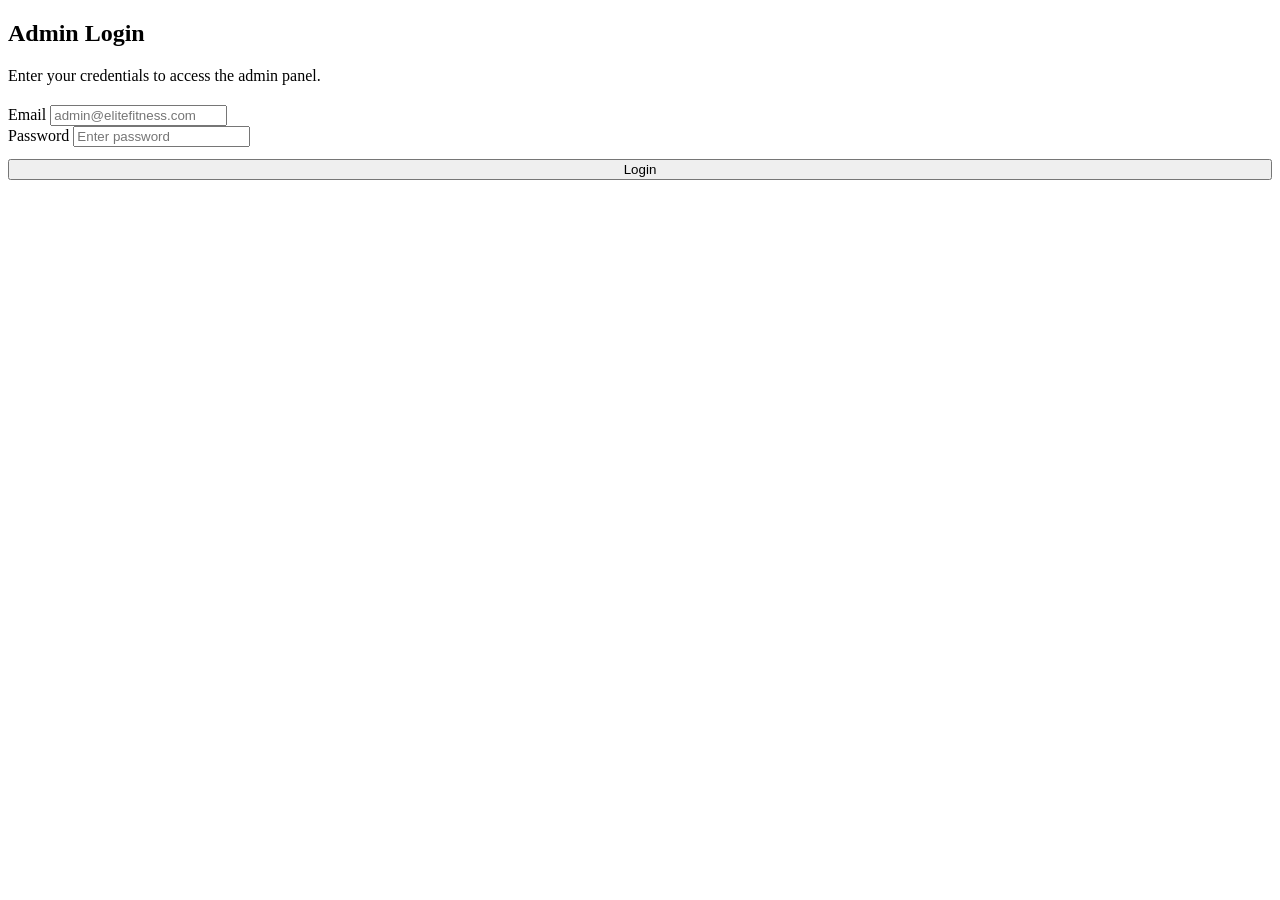
==== admin.html @ 6c2a997b "version 3" ====
<!DOCTYPE html>
<html lang="en" data-theme="dark">
<head>
    <meta charset="UTF-8" />
    <meta name="viewport" content="width=device-width, initial-scale=1.0" />
    <title>Elite Fitness – Admin Panel</title>
    <link rel="preconnect" href="https://fonts.googleapis.com" />
    <link rel="preconnect" href="https://fonts.gstatic.com" crossorigin />
    <link href="https://fonts.googleapis.com/css2?family=Inter:opsz,wght@14..32,400;14..32,500;14..32,600;14..32,700;14..32,800&display=swap" rel="stylesheet" />
    <link rel="stylesheet" href="https://cdnjs.cloudflare.com/ajax/libs/font-awesome/6.0.0-beta3/css/all.min.css" />
    <link rel="stylesheet" href="css/admin.css" />
</head>
<body>

    <!-- ============================================================
    ADMIN LOGIN
    ============================================================ -->
    <section id="adminLoginForm" style="display:none;">
        <div class="login-container">
            <div class="login-box">
                <h2>Admin Login</h2>
                <p style="color:var(--text-muted);margin-bottom:20px;">Enter your credentials to access the admin panel.</p>
                <form id="adminLoginFormElement">
                    <div class="form-group">
                        <label>Email</label>
                        <input type="email" id="adminEmail" placeholder="admin@elitefitness.com" required />
                    </div>
                    <div class="form-group">
                        <label>Password</label>
                        <input type="password" id="adminPassword" placeholder="Enter password" required />
                    </div>
                    <div id="adminLoginError" style="color:#ff4757;margin-bottom:12px;font-size:0.9rem;"></div>
                    <button type="submit" class="btn-primary" style="width:100%;justify-content:center;">Login</button>
                </form>
            </div>
        </div>
    </section>

    <!-- ============================================================
    ADMIN DASHBOARD
    ============================================================ -->
    <section id="adminDashboard" style="display:none;">
        <nav class="navbar">
            <div class="container">
                <a href="index.html" class="nav-logo">ELITE<span>FITNESS</span></a>
                <ul class="nav-links">
                    <li><a href="index.html"><i class="fas fa-arrow-left"></i> Back to Home</a></li>
                    <li><a href="#" id="adminLogoutBtn"><i class="fas fa-sign-out-alt"></i> Logout</a></li>
                </ul>
            </div>
        </nav>

        <div class="admin-dashboard">
            <div class="container">

                <h1 style="margin-bottom:8px;">Admin Dashboard</h1>
                <p style="color:var(--text-muted);margin-bottom:32px;">Manage members, subscriptions, and track renewals.</p>

                <!-- Stats -->
                <div class="stats-grid">
                    <div class="stat-card"><div class="stat-number" id="totalMembers">0</div><div class="stat-label">Total Members</div></div>
                    <div class="stat-card"><div class="stat-number" id="activeMemberships">0</div><div class="stat-label">Active Subscriptions</div></div>
                    <div class="stat-card"><div class="stat-number" id="expiringMemberships">0</div><div class="stat-label">Expiring in 7 Days</div></div>
                    <div class="stat-card"><div class="stat-number" id="expiredMemberships">0</div><div class="stat-label">Expired</div></div>
                </div>

                <!-- All Members -->
                <div class="admin-card">
                    <h3><i class="fas fa-users"></i> All Members</h3>
                    <div class="table-responsive">
                        <table>
                            <thead><tr><th>Name</th><th>Email</th><th>Phone</th><th>Plan</th><th>Expiry</th><th>Status</th></tr></thead>
                            <tbody id="membersTableBody"></tbody>
                        </table>
                    </div>
                </div>

                <!-- Expiring Soon -->
                <div class="admin-card" style="border-color:var(--accent);">
                    <h3><i class="fas fa-clock" style="color:var(--accent);"></i> Expiring in 7 Days</h3>
                    <div class="table-responsive">
                        <table>
                            <thead><tr><th>Member</th><th>Plan</th><th>Expiry Date</th><th>Action</th></tr></thead>
                            <tbody id="expiringTableBody"></tbody>
                        </table>
                    </div>
                </div>

                <!-- Expired -->
                <div class="admin-card">
                    <h3><i class="fas fa-times-circle" style="color:#ff4757;"></i> Expired Memberships</h3>
                    <div class="table-responsive">
                        <table>
                            <thead><tr><th>Member</th><th>Plan</th><th>Expiry Date</th></tr></thead>
                            <tbody id="expiredTableBody"></tbody>
                        </table>
                    </div>
                </div>

            </div>
        </div>
    </section>

    <script src="js/data-layer.js"></script>
    <script src="js/admin.js"></script>
</body>
</html>
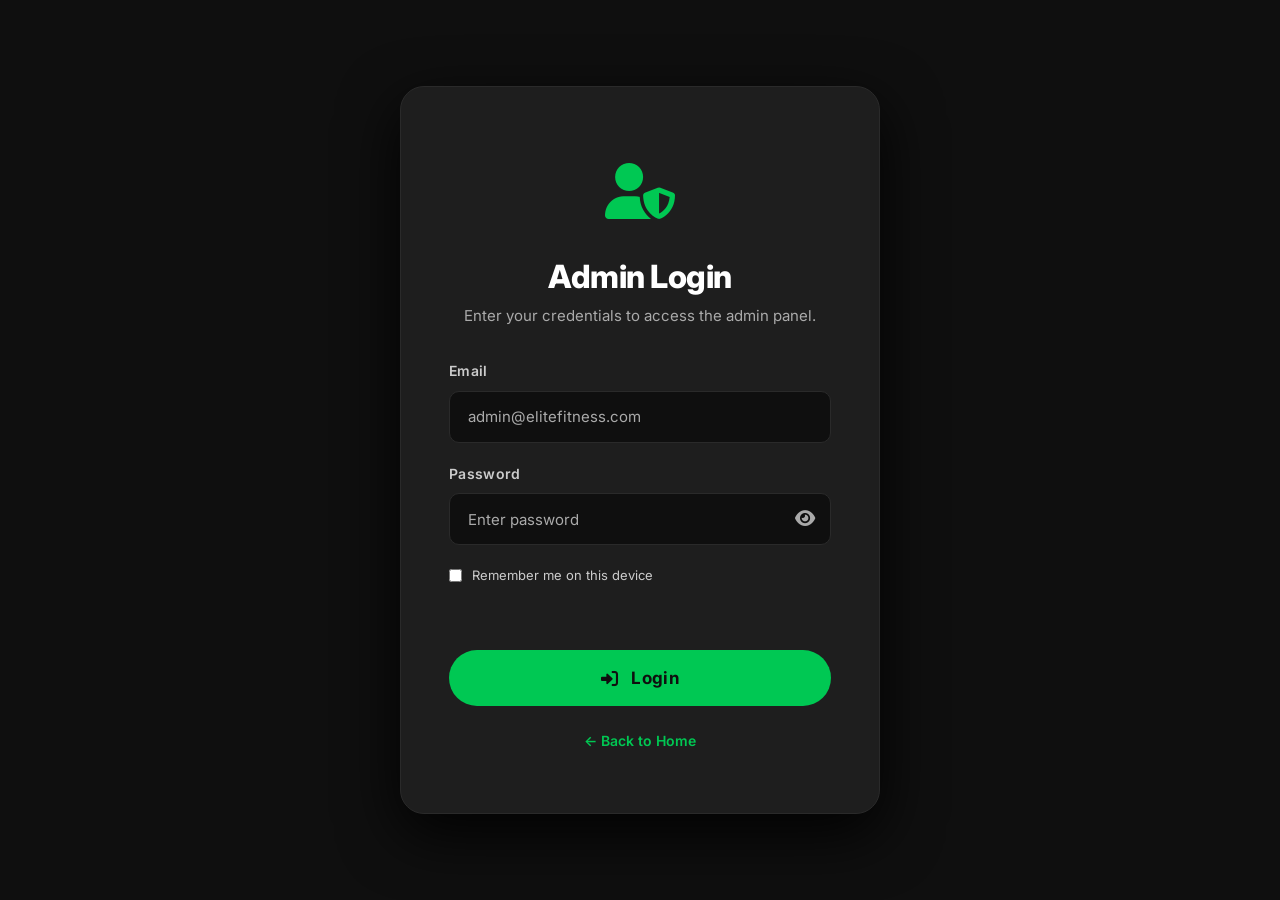
==== commit 652ffe15: "made some cosmetic changes" ====
--- a/admin.html
+++ b/admin.html
@@ -1,25 +1,43 @@
 <!DOCTYPE html>
-<html lang="en" data-theme="dark">
+<html lang="en">
 <head>
     <meta charset="UTF-8" />
     <meta name="viewport" content="width=device-width, initial-scale=1.0" />
     <title>Elite Fitness – Admin Panel</title>
+
+    <!-- Theme Script (must run before page loads) -->
+    <script>
+        (function() {
+            var savedTheme = localStorage.getItem('theme') || 'dark';
+            document.documentElement.setAttribute('data-theme', savedTheme);
+        })();
+    </script>
+
+    <!-- Google Fonts -->
     <link rel="preconnect" href="https://fonts.googleapis.com" />
     <link rel="preconnect" href="https://fonts.gstatic.com" crossorigin />
-    <link href="https://fonts.googleapis.com/css2?family=Inter:opsz,wght@14..32,400;14..32,500;14..32,600;14..32,700;14..32,800&display=swap" rel="stylesheet" />
+    <link href="https://fonts.googleapis.com/css2?family=Inter:opsz,wght@14..32,400;14..32,500;14..32,600;14..32,700;14..32,800;14..32,900&display=swap" rel="stylesheet" />
+
+    <!-- Font Awesome -->
     <link rel="stylesheet" href="https://cdnjs.cloudflare.com/ajax/libs/font-awesome/6.0.0-beta3/css/all.min.css" />
+
+    <!-- MAIN STYLES -->
+    <link rel="stylesheet" href="css/style.css" />
+
+    <!-- ADMIN STYLES -->
     <link rel="stylesheet" href="css/admin.css" />
 </head>
 <body>
 
     <!-- ============================================================
-    ADMIN LOGIN
-    ============================================================ -->
-    <section id="adminLoginForm" style="display:none;">
+    ADMIN LOGIN FORM
+    ============================================================ -->
+    <section id="adminLoginForm" style="display:flex;">
         <div class="login-container">
             <div class="login-box">
+                <span class="login-icon"><i class="fas fa-user-shield"></i></span>
                 <h2>Admin Login</h2>
-                <p style="color:var(--text-muted);margin-bottom:20px;">Enter your credentials to access the admin panel.</p>
+                <p class="login-subtitle">Enter your credentials to access the admin panel.</p>
                 <form id="adminLoginFormElement">
                     <div class="form-group">
                         <label>Email</label>
@@ -27,11 +45,23 @@
                     </div>
                     <div class="form-group">
                         <label>Password</label>
-                        <input type="password" id="adminPassword" placeholder="Enter password" required />
-                    </div>
-                    <div id="adminLoginError" style="color:#ff4757;margin-bottom:12px;font-size:0.9rem;"></div>
-                    <button type="submit" class="btn-primary" style="width:100%;justify-content:center;">Login</button>
+                        <div style="position:relative;">
+                            <input type="password" id="adminPassword" placeholder="Enter password" required style="width:100%;padding-right:50px;" />
+                            <button type="button" id="togglePassword" style="position:absolute;right:12px;top:50%;transform:translateY(-50%);background:transparent;border:none;color:var(--text-muted);cursor:pointer;font-size:18px;padding:4px;">
+                                <i class="fas fa-eye"></i>
+                            </button>
+                        </div>
+                    </div>
+                    <div style="display:flex;align-items:center;gap:10px;margin-bottom:16px;">
+                        <input type="checkbox" id="rememberMe" />
+                        <label for="rememberMe" style="color:var(--text-secondary);font-size:13px;cursor:pointer;">Remember me on this device</label>
+                    </div>
+                    <div id="adminLoginError" class="login-error"></div>
+                    <button type="submit" class="btn-primary"><i class="fas fa-sign-in-alt"></i> Login</button>
                 </form>
+                <div class="login-footer">
+                    <a href="index.html">← Back to Home</a>
+                </div>
             </div>
         </div>
     </section>
@@ -40,7 +70,7 @@
     ADMIN DASHBOARD
     ============================================================ -->
     <section id="adminDashboard" style="display:none;">
-        <nav class="navbar">
+        <nav class="navbar" id="navbar">
             <div class="container">
                 <a href="index.html" class="nav-logo">ELITE<span>FITNESS</span></a>
                 <ul class="nav-links">
@@ -53,15 +83,27 @@
         <div class="admin-dashboard">
             <div class="container">
 
-                <h1 style="margin-bottom:8px;">Admin Dashboard</h1>
-                <p style="color:var(--text-muted);margin-bottom:32px;">Manage members, subscriptions, and track renewals.</p>
+                <h1>👋 Welcome, <span id="adminName">Admin</span></h1>
+                <p class="subtitle">Manage members, subscriptions, and track renewals.</p>
 
                 <!-- Stats -->
                 <div class="stats-grid">
-                    <div class="stat-card"><div class="stat-number" id="totalMembers">0</div><div class="stat-label">Total Members</div></div>
-                    <div class="stat-card"><div class="stat-number" id="activeMemberships">0</div><div class="stat-label">Active Subscriptions</div></div>
-                    <div class="stat-card"><div class="stat-number" id="expiringMemberships">0</div><div class="stat-label">Expiring in 7 Days</div></div>
-                    <div class="stat-card"><div class="stat-number" id="expiredMemberships">0</div><div class="stat-label">Expired</div></div>
+                    <div class="stat-card">
+                        <div class="stat-number" id="totalMembers">0</div>
+                        <div class="stat-label">Total Members</div>
+                    </div>
+                    <div class="stat-card">
+                        <div class="stat-number" id="activeMemberships">0</div>
+                        <div class="stat-label">Active Subscriptions</div>
+                    </div>
+                    <div class="stat-card">
+                        <div class="stat-number" id="expiringMemberships">0</div>
+                        <div class="stat-label">Expiring in 7 Days</div>
+                    </div>
+                    <div class="stat-card">
+                        <div class="stat-number" id="expiredMemberships">0</div>
+                        <div class="stat-label">Expired</div>
+                    </div>
                 </div>
 
                 <!-- All Members -->
@@ -69,7 +111,18 @@
                     <h3><i class="fas fa-users"></i> All Members</h3>
                     <div class="table-responsive">
                         <table>
-                            <thead><tr><th>Name</th><th>Email</th><th>Phone</th><th>Plan</th><th>Expiry</th><th>Status</th></tr></thead>
+                            <thead>
+                                <tr>
+                                    <th>Name</th>
+                                    <th>Email</th>
+                                    <th>Phone</th>
+                                    <th>Plan</th>
+                                    <th>PT</th>
+                                    <th>Expiry</th>
+                                    <th>Days Left</th>
+                                    <th>Actions</th>
+                                </tr>
+                            </thead>
                             <tbody id="membersTableBody"></tbody>
                         </table>
                     </div>
@@ -80,7 +133,15 @@
                     <h3><i class="fas fa-clock" style="color:var(--accent);"></i> Expiring in 7 Days</h3>
                     <div class="table-responsive">
                         <table>
-                            <thead><tr><th>Member</th><th>Plan</th><th>Expiry Date</th><th>Action</th></tr></thead>
+                            <thead>
+                                <tr>
+                                    <th>Member</th>
+                                    <th>Plan</th>
+                                    <th>Expiry Date</th>
+                                    <th>Days Left</th>
+                                    <th>Action</th>
+                                </tr>
+                            </thead>
                             <tbody id="expiringTableBody"></tbody>
                         </table>
                     </div>
@@ -91,7 +152,14 @@
                     <h3><i class="fas fa-times-circle" style="color:#ff4757;"></i> Expired Memberships</h3>
                     <div class="table-responsive">
                         <table>
-                            <thead><tr><th>Member</th><th>Plan</th><th>Expiry Date</th></tr></thead>
+                            <thead>
+                                <tr>
+                                    <th>Member</th>
+                                    <th>Plan</th>
+                                    <th>Expiry Date</th>
+                                    <th>Action</th>
+                                </tr>
+                            </thead>
                             <tbody id="expiredTableBody"></tbody>
                         </table>
                     </div>
@@ -101,7 +169,56 @@
         </div>
     </section>
 
+    <!-- ============================================================
+    ASSIGN PLAN MODAL
+    ============================================================ -->
+    <div id="assignPlanModal" style="display:none;position:fixed;top:0;left:0;right:0;bottom:0;background:rgba(0,0,0,0.8);z-index:9999;align-items:center;justify-content:center;padding:20px;">
+        <div style="background:var(--bg-card);border-radius:var(--radius-lg);padding:40px;max-width:520px;width:100%;border:1px solid var(--border-light);box-shadow:var(--shadow-lg);position:relative;max-height:90vh;overflow-y:auto;">
+            <button onclick="closeAssignPlanModal()" style="position:absolute;top:16px;right:20px;background:transparent;border:none;color:var(--text-muted);font-size:28px;cursor:pointer;line-height:1;">&times;</button>
+            
+            <h2 style="font-size:26px;font-weight:800;margin-bottom:4px;color:var(--text-primary);">Assign Plan</h2>
+            <p style="color:var(--text-muted);margin-bottom:24px;font-size:14px;" id="assignPlanMemberName">For: <strong>Member Name</strong></p>
+
+            <form id="assignPlanForm">
+                <input type="hidden" id="assignPlanMemberId" />
+
+                <div style="margin-bottom:20px;">
+                    <label style="display:block;font-size:14px;font-weight:600;color:var(--text-secondary);margin-bottom:6px;">Select Plan Type</label>
+                    <select id="assignPlanType" style="width:100%;padding:12px 16px;border-radius:8px;border:1px solid var(--border-light);background:var(--bg-body);color:var(--text-primary);font-size:15px;font-family:var(--font);cursor:pointer;">
+                        <option value="gym">Premium (Gym Only) – ₹4,000 / 3 months</option>
+                        <option value="gym_pt">Premium + PT – ₹10,000 / 3 months</option>
+                    </select>
+                </div>
+
+                <div style="margin-bottom:20px;">
+                    <label style="display:block;font-size:14px;font-weight:600;color:var(--text-secondary);margin-bottom:6px;">Duration</label>
+                    <select id="assignPlanDuration" style="width:100%;padding:12px 16px;border-radius:8px;border:1px solid var(--border-light);background:var(--bg-body);color:var(--text-primary);font-size:15px;font-family:var(--font);cursor:pointer;">
+                        <option value="1">1 Month – ₹1,500</option>
+                        <option value="3" selected>3 Months – ₹4,000</option>
+                        <option value="6">6 Months – ₹7,500</option>
+                    </select>
+                </div>
+
+                <div style="margin-bottom:24px;">
+                    <label style="display:flex;align-items:center;gap:12px;cursor:pointer;">
+                        <input type="checkbox" id="assignPlanStudentDiscount" style="width:20px;height:20px;accent-color:var(--accent);cursor:pointer;" />
+                        <span style="color:var(--text-secondary);font-size:14px;">Apply Student Discount <span style="color:var(--accent);font-weight:600;">(₹200 off)</span></span>
+                    </label>
+                </div>
+
+                <div style="display:flex;gap:12px;">
+                    <button type="submit" class="btn-primary" style="flex:1;justify-content:center;padding:14px;">Assign Plan</button>
+                    <button type="button" onclick="closeAssignPlanModal()" class="btn-outline" style="flex:1;justify-content:center;padding:14px;">Cancel</button>
+                </div>
+            </form>
+        </div>
+    </div>
+
+    <!-- ============================================================
+    SCRIPTS
+    ============================================================ -->
     <script src="js/data-layer.js"></script>
     <script src="js/admin.js"></script>
+
 </body>
 </html>
--- a/css/style.css
+++ b/css/style.css
@@ -0,0 +1,1288 @@
+/* ============================================================
+   ELITE FITNESS – GOLDEN RATIO STYLES
+   Based on 1.618:1 ratio & Fibonacci sequence
+   ============================================================ */
+
+/* ============================================================
+   ROOT VARIABLES & THEMES
+   ============================================================ */
+:root {
+    /* Dark Theme (default) */
+    --bg-body: #0F0F0F;
+    --bg-nav: rgba(15, 15, 15, 0.92);
+    --bg-section: #121212;
+    --bg-card: #1E1E1E;
+    --bg-cta: #1E1E1E;
+
+    --text-primary: #FFFFFF;
+    --text-secondary: #CCCCCC;
+    --text-muted: #AAAAAA;
+    --text-dark: #0F0F0F;
+
+    --border-light: #2A2A2A;
+    --border-card: #2A2A2A;
+
+    --accent: #00C853;
+    --accent-hover: #00E676;
+    --accent-dim: rgba(0, 200, 83, 0.15);
+
+    --shadow-sm: 0 1px 3px rgba(0, 0, 0, 0.6);
+    --shadow-md: 0 10px 40px rgba(0, 0, 0, 0.8);
+    --shadow-lg: 0 20px 60px rgba(0, 0, 0, 0.9);
+
+    --radius: 12px;
+    --radius-lg: 24px;
+
+    --transition: 0.3s cubic-bezier(0.4, 0, 0.2, 1);
+    --font: 'Inter', -apple-system, BlinkMacSystemFont, 'Segoe UI', Roboto, sans-serif;
+
+    /* Golden Ratio Spacing (Fibonacci: 8, 13, 21, 34, 55, 89) */
+    --space-xs: 8px;
+    --space-sm: 13px;
+    --space-md: 21px;
+    --space-lg: 34px;
+    --space-xl: 55px;
+    --space-xxl: 89px;
+}
+
+[data-theme="light"] {
+    --bg-body: #FFFFFF;
+    --bg-nav: rgba(255, 255, 255, 0.92);
+    --bg-section: #F5F7FA;
+    --bg-card: #FFFFFF;
+    --bg-cta: #F5F7FA;
+
+    --text-primary: #0F0F0F;
+    --text-secondary: #333333;
+    --text-muted: #666666;
+    --text-dark: #0F0F0F;
+
+    --border-light: #E0E0E0;
+    --border-card: #E0E0E0;
+
+    --shadow-sm: 0 1px 3px rgba(0, 0, 0, 0.06);
+    --shadow-md: 0 10px 40px rgba(0, 0, 0, 0.08);
+    --shadow-lg: 0 20px 60px rgba(0, 0, 0, 0.12);
+}
+
+/* ============================================================
+   RESET & BASE
+   ============================================================ */
+*,
+*::before,
+*::after {
+    margin: 0;
+    padding: 0;
+    box-sizing: border-box;
+}
+
+html {
+    scroll-behavior: smooth;
+    -webkit-font-smoothing: antialiased;
+}
+
+body {
+    font-family: var(--font);
+    background: var(--bg-body);
+    color: var(--text-primary);
+    line-height: 1.618; /* Golden Ratio line-height */
+    transition: background 0.3s ease, color 0.3s ease;
+}
+
+img {
+    max-width: 100%;
+    display: block;
+}
+
+a {
+    text-decoration: none;
+    color: inherit;
+}
+
+.container {
+    max-width: 1200px;
+    margin: 0 auto;
+    padding: 0 var(--space-lg);
+}
+
+/* ============================================================
+   TYPOGRAPHY – Golden Ratio Font Scale
+   ============================================================ */
+h1, .h1 {
+    font-size: clamp(44px, 6vw, 72px);
+    font-weight: 900;
+    line-height: 1.1;
+    letter-spacing: -1.5px;
+}
+
+h2, .h2 {
+    font-size: clamp(32px, 4vw, 44px);
+    font-weight: 800;
+    line-height: 1.2;
+    letter-spacing: -1px;
+}
+
+h3, .h3 {
+    font-size: clamp(22px, 2.5vw, 27px);
+    font-weight: 700;
+    line-height: 1.3;
+}
+
+h4, .h4 {
+    font-size: clamp(18px, 1.8vw, 20px);
+    font-weight: 600;
+    line-height: 1.4;
+}
+
+p, .body-text {
+    font-size: clamp(16px, 1.2vw, 18px);
+    line-height: 1.618;
+}
+
+small, .small-text {
+    font-size: 14px;
+    line-height: 1.618;
+}
+
+/* ============================================================
+   BUTTONS – Golden Ratio Padding
+   ============================================================ */
+.btn-primary {
+    display: inline-flex;
+    align-items: center;
+    gap: var(--space-sm);
+    background: var(--accent);
+    color: #0F0F0F;
+    padding: var(--space-sm) var(--space-lg);
+    border-radius: 40px;
+    font-weight: 700;
+    font-size: 16px;
+    border: none;
+    cursor: pointer;
+    transition: all 0.25s ease;
+    font-family: var(--font);
+    letter-spacing: 0.3px;
+    min-height: 52px;
+}
+
+.btn-primary:hover {
+    transform: translateY(-2px);
+    box-shadow: 0 12px 30px rgba(0, 200, 83, 0.35);
+    background: var(--accent-hover);
+}
+
+.btn-outline {
+    display: inline-flex;
+    align-items: center;
+    gap: var(--space-sm);
+    background: transparent;
+    color: var(--text-primary);
+    padding: var(--space-sm) var(--space-lg);
+    border-radius: 40px;
+    font-weight: 600;
+    font-size: 16px;
+    border: 2px solid var(--border-light);
+    cursor: pointer;
+    transition: all 0.25s ease;
+    font-family: var(--font);
+    min-height: 52px;
+}
+
+.btn-outline:hover {
+    border-color: var(--accent);
+    color: var(--accent);
+    transform: translateY(-2px);
+}
+
+/* ============================================================
+   THEME TOGGLE
+   ============================================================ */
+.theme-toggle-wrapper {
+    position: fixed;
+    top: var(--space-md);
+    right: var(--space-lg);
+    z-index: 9999;
+    display: flex;
+    align-items: center;
+    gap: var(--space-sm);
+}
+
+.theme-toggle {
+    background: var(--bg-card);
+    border: 1px solid var(--border-light);
+    border-radius: 40px;
+    padding: var(--space-xs) var(--space-md);
+    display: flex;
+    align-items: center;
+    gap: var(--space-sm);
+    cursor: pointer;
+    font-size: 14px;
+    font-weight: 600;
+    color: var(--text-primary);
+    box-shadow: var(--shadow-sm);
+    transition: background 0.3s ease, border-color 0.3s ease, box-shadow 0.3s ease;
+    font-family: var(--font);
+}
+
+.theme-toggle:hover {
+    box-shadow: var(--shadow-md);
+    border-color: var(--accent);
+}
+
+.theme-toggle .icon-sun {
+    color: #FFB300;
+}
+
+.theme-toggle .icon-moon {
+    color: #94a3b8;
+}
+
+[data-theme="dark"] .theme-toggle .icon-sun { display: inline; }
+[data-theme="dark"] .theme-toggle .icon-moon { display: none; }
+[data-theme="light"] .theme-toggle .icon-sun { display: none; }
+[data-theme="light"] .theme-toggle .icon-moon { display: inline; }
+
+.theme-toggle .toggle-label {
+    font-size: 13px;
+    font-weight: 500;
+    color: var(--text-secondary);
+    letter-spacing: 0.3px;
+}
+
+/* ============================================================
+   NAVBAR
+   ============================================================ */
+.navbar {
+    position: fixed;
+    top: 0;
+    left: 0;
+    right: 0;
+    z-index: 1000;
+    padding: var(--space-md) 0;
+    background: var(--bg-nav);
+    backdrop-filter: blur(16px);
+    -webkit-backdrop-filter: blur(16px);
+    border-bottom: 1px solid var(--border-light);
+    transition: background 0.3s ease, border-color 0.3s ease;
+}
+
+.navbar .container {
+    display: flex;
+    align-items: center;
+    justify-content: space-between;
+}
+
+.nav-logo {
+    font-size: 22px;
+    font-weight: 800;
+    letter-spacing: -0.5px;
+    color: var(--text-primary);
+}
+
+.nav-logo span {
+    color: var(--accent);
+}
+
+.nav-links {
+    display: flex;
+    align-items: center;
+    gap: var(--space-lg);
+    list-style: none;
+}
+
+.nav-links a {
+    font-size: 14px;
+    font-weight: 500;
+    color: var(--text-secondary);
+    transition: color 0.2s ease;
+    position: relative;
+}
+
+.nav-links a::after {
+    content: '';
+    position: absolute;
+    bottom: -4px;
+    left: 0;
+    width: 0;
+    height: 2px;
+    background: var(--accent);
+    transition: width 0.25s ease;
+}
+
+.nav-links a:hover {
+    color: var(--text-primary);
+}
+
+.nav-links a:hover::after {
+    width: 100%;
+}
+
+.nav-cta {
+    background: var(--accent);
+    color: #0F0F0F !important;
+    padding: var(--space-xs) var(--space-md);
+    border-radius: 40px;
+    font-weight: 700 !important;
+    font-size: 13px !important;
+}
+
+.nav-cta::after {
+    display: none !important;
+}
+
+.nav-cta:hover {
+    background: var(--accent-hover) !important;
+}
+
+/* ============================================================
+   HERO – Golden Ratio Grid
+   ============================================================ */
+.hero {
+    padding: 140px 0 var(--space-xxl);
+    background: var(--bg-body);
+    position: relative;
+    overflow: hidden;
+}
+
+.hero::after {
+    content: '';
+    position: absolute;
+    top: -30%;
+    right: -10%;
+    width: 600px;
+    height: 600px;
+    background: radial-gradient(circle, rgba(0, 200, 83, 0.06) 0%, transparent 70%);
+    border-radius: 50%;
+    pointer-events: none;
+}
+
+.hero-grid {
+    display: grid;
+    grid-template-columns: 1fr 1.618fr; /* Golden Ratio */
+    gap: var(--space-xl);
+    align-items: center;
+    position: relative;
+    z-index: 1;
+}
+
+.hero-text h1 {
+    font-size: clamp(44px, 6vw, 72px);
+    font-weight: 900;
+    line-height: 1.05;
+    letter-spacing: -1.5px;
+    margin-bottom: var(--space-md);
+}
+
+.hero-text h1 .highlight {
+    color: var(--accent);
+}
+
+.hero-text p {
+    font-size: clamp(16px, 1.2vw, 18px);
+    color: var(--text-secondary);
+    max-width: 480px;
+    margin-bottom: var(--space-lg);
+    line-height: 1.618;
+}
+
+.hero-actions {
+    display: flex;
+    flex-wrap: wrap;
+    gap: var(--space-md);
+    margin-bottom: var(--space-xl);
+}
+
+.hero-stats {
+    display: flex;
+    gap: var(--space-xl);
+    padding-top: var(--space-lg);
+    border-top: 1px solid var(--border-light);
+}
+
+.hero-stats .stat-number {
+    font-size: 28px;
+    font-weight: 800;
+    letter-spacing: -0.5px;
+}
+
+.hero-stats .stat-label {
+    font-size: 14px;
+    color: var(--text-muted);
+    font-weight: 500;
+}
+
+.hero-image {
+    border-radius: var(--radius-lg);
+    overflow: hidden;
+    background: var(--bg-card);
+    box-shadow: var(--shadow-lg);
+    aspect-ratio: 1.618/1; /* Golden Ratio */
+    border: 1px solid var(--border-light);
+}
+
+.hero-image img {
+    width: 100%;
+    height: 100%;
+    object-fit: cover;
+}
+
+/* ============================================================
+   SECTIONS – Golden Ratio Spacing
+   ============================================================ */
+.section {
+    padding: var(--space-xxl) 0;
+    background: var(--bg-section);
+    transition: background 0.3s ease;
+}
+
+.section-alt {
+    background: var(--bg-body);
+}
+
+.section-label {
+    font-size: 13px;
+    font-weight: 700;
+    text-transform: uppercase;
+    letter-spacing: 1.5px;
+    color: var(--accent);
+    margin-bottom: var(--space-sm);
+    display: block;
+}
+
+.section-title {
+    font-size: clamp(32px, 4vw, 44px);
+    font-weight: 800;
+    line-height: 1.2;
+    letter-spacing: -1px;
+    margin-bottom: var(--space-md);
+}
+
+.section-title .highlight {
+    color: var(--accent);
+}
+
+.section-desc {
+    font-size: clamp(16px, 1.2vw, 18px);
+    color: var(--text-secondary);
+    max-width: 600px;
+    line-height: 1.618;
+}
+
+/* ============================================================
+   GRIDS – Golden Ratio Proportions
+   ============================================================ */
+.grid-2 {
+    display: grid;
+    grid-template-columns: 1fr 1.618fr;
+    gap: var(--space-xl);
+    align-items: center;
+}
+
+.grid-3 {
+    display: grid;
+    grid-template-columns: repeat(3, 1fr);
+    gap: var(--space-lg);
+}
+
+/* ============================================================
+   FEATURES – Golden Ratio Cards
+   ============================================================ */
+.feature-grid {
+    display: grid;
+    grid-template-columns: repeat(4, 1fr);
+    gap: var(--space-md);
+    margin-top: var(--space-xl);
+}
+
+.feature-item {
+    text-align: center;
+    padding: var(--space-lg) var(--space-md);
+    border-radius: var(--radius);
+    border: 1px solid var(--border-light);
+    background: var(--bg-card);
+    transition: all 0.3s ease;
+}
+
+.feature-item:hover {
+    border-color: var(--accent);
+    transform: translateY(-4px);
+}
+
+.feature-item i {
+    font-size: 28px;
+    color: var(--accent);
+    margin-bottom: var(--space-sm);
+    display: block;
+}
+
+.feature-item h4 {
+    font-size: 18px;
+    font-weight: 700;
+}
+
+.feature-item p {
+    font-size: 14px;
+    color: var(--text-muted);
+    margin-top: var(--space-xs);
+}
+
+/* ============================================================
+   MEMBERSHIP PLANS
+   ============================================================ */
+.format-card {
+    background: var(--bg-card);
+    border: 1px solid var(--border-card);
+    border-radius: var(--radius);
+    padding: var(--space-lg);
+    transition: all 0.3s ease;
+    position: relative;
+}
+
+.format-card:hover {
+    transform: translateY(-6px);
+    box-shadow: var(--shadow-md);
+    border-color: var(--accent);
+}
+
+.format-card .popular {
+    position: absolute;
+    top: -10px;
+    right: var(--space-lg);
+    background: var(--accent);
+    color: #0F0F0F;
+    font-size: 11px;
+    font-weight: 800;
+    text-transform: uppercase;
+    letter-spacing: 0.5px;
+    padding: var(--space-xs) var(--space-md);
+    border-radius: 40px;
+}
+
+.format-card h3 {
+    font-size: 22px;
+    font-weight: 800;
+    margin-bottom: var(--space-xs);
+}
+
+.format-card .subtitle {
+    font-size: 14px;
+    color: var(--text-muted);
+    margin-bottom: var(--space-sm);
+}
+
+.format-card .price {
+    font-size: 32px;
+    font-weight: 800;
+    color: var(--accent);
+    margin-bottom: var(--space-xs);
+}
+
+.format-card .price span {
+    font-size: 16px;
+    font-weight: 400;
+    color: var(--text-muted);
+}
+
+.format-card ul {
+    list-style: none;
+    margin: var(--space-md) 0 var(--space-lg);
+}
+
+.format-card ul li {
+    font-size: 14px;
+    color: var(--text-secondary);
+    padding: var(--space-xs) 0;
+    display: flex;
+    align-items: center;
+    gap: var(--space-sm);
+}
+
+.format-card ul li i {
+    color: var(--accent);
+    font-size: 14px;
+    width: 20px;
+}
+
+/* ============================================================
+   CHECKOUT
+   ============================================================ */
+.checkout-wrapper {
+    display: grid;
+    grid-template-columns: 1fr 1.618fr;
+    gap: var(--space-xl);
+    background: var(--bg-card);
+    padding: var(--space-lg);
+    border-radius: var(--radius-lg);
+    border: 1px solid var(--border-card);
+}
+
+.payment-methods {
+    display: flex;
+    flex-wrap: wrap;
+    gap: var(--space-sm);
+    margin: var(--space-sm) 0;
+}
+
+.payment-methods button {
+    background: var(--bg-body);
+    border: 1px solid var(--border-light);
+    color: var(--text-primary);
+    padding: var(--space-xs) var(--space-md);
+    border-radius: 40px;
+    cursor: pointer;
+    transition: all 0.2s ease;
+    font-family: var(--font);
+}
+
+.payment-methods button.active {
+    border-color: var(--accent);
+    background: var(--accent-dim);
+    color: var(--accent);
+}
+
+.summary-line {
+    display: flex;
+    justify-content: space-between;
+    padding: var(--space-sm) 0;
+    border-bottom: 1px solid var(--border-light);
+}
+
+.summary-line.total {
+    font-weight: 700;
+    font-size: 1.2rem;
+    border-bottom: 2px solid var(--accent);
+}
+
+/* ============================================================
+   TRAINERS – Golden Ratio Grid
+   ============================================================ */
+.trainer-grid {
+    display: grid;
+    grid-template-columns: repeat(2, 1fr);
+    gap: var(--space-lg);
+    max-width: 800px;
+    margin: 0 auto;
+}
+
+.trainer-card {
+    background: var(--bg-card);
+    border-radius: var(--radius);
+    overflow: hidden;
+    border: 1px solid var(--border-card);
+    transition: all 0.3s ease;
+    text-align: center;
+}
+
+.trainer-card:hover {
+    transform: translateY(-4px);
+    border-color: var(--accent);
+}
+
+.trainer-card img {
+    width: 100%;
+    aspect-ratio: 1/1;
+    object-fit: cover;
+}
+
+.trainer-card .info {
+    padding: var(--space-md);
+}
+
+.trainer-card h4 {
+    font-size: 20px;
+    margin-bottom: var(--space-xs);
+}
+
+.trainer-card p {
+    color: var(--text-secondary);
+    font-size: 14px;
+}
+
+/* ============================================================
+   FACILITIES – Golden Ratio Grid
+   ============================================================ */
+.facility-grid {
+    display: grid;
+    grid-template-columns: repeat(4, 1fr);
+    gap: var(--space-md);
+}
+
+.facility-item {
+    background: var(--bg-card);
+    padding: var(--space-md);
+    border-radius: var(--radius);
+    text-align: center;
+    border: 1px solid var(--border-light);
+    transition: all 0.3s ease;
+}
+
+.facility-item i {
+    font-size: 2rem;
+    color: var(--accent);
+    margin-bottom: var(--space-sm);
+    display: block;
+}
+
+.facility-item:hover {
+    border-color: var(--accent);
+    transform: translateY(-4px);
+}
+
+/* ============================================================
+   GROUP CLASSES
+   ============================================================ */
+.class-grid {
+    display: grid;
+    grid-template-columns: repeat(4, 1fr);
+    gap: var(--space-md);
+}
+
+.class-card {
+    background: var(--bg-card);
+    padding: var(--space-md);
+    border-radius: var(--radius);
+    text-align: center;
+    border: 1px solid var(--border-light);
+    transition: all 0.3s ease;
+}
+
+.class-card:hover {
+    border-color: var(--accent);
+}
+
+.class-card i {
+    font-size: 2rem;
+    color: var(--accent);
+    margin-bottom: var(--space-sm);
+    display: block;
+}
+
+.class-card .time {
+    color: var(--text-muted);
+    font-size: 14px;
+}
+
+/* ============================================================
+   BMI
+   ============================================================ */
+.bmi-box {
+    max-width: 500px;
+    margin: 0 auto;
+    background: var(--bg-card);
+    padding: var(--space-lg);
+    border-radius: var(--radius);
+    border: 1px solid var(--border-card);
+}
+
+.bmi-box input {
+    width: 100%;
+    padding: var(--space-sm) var(--space-md);
+    border-radius: 8px;
+    border: 1px solid var(--border-light);
+    background: var(--bg-body);
+    color: var(--text-primary);
+    font-size: 16px;
+    margin-bottom: var(--space-md);
+    min-height: 48px;
+    font-family: var(--font);
+}
+
+.bmi-box input:focus {
+    outline: 2px solid var(--accent);
+    border-color: transparent;
+}
+
+.bmi-result .bmi-number {
+    font-size: 3rem;
+    font-weight: 800;
+    color: var(--accent);
+}
+
+/* ============================================================
+   OFFERS
+   ============================================================ */
+.offer-banner {
+    background: var(--bg-card);
+    border: 2px solid var(--accent);
+    padding: var(--space-xl) var(--space-lg);
+    border-radius: var(--radius-lg);
+    text-align: center;
+}
+
+.offer-banner .countdown {
+    display: flex;
+    justify-content: center;
+    gap: var(--space-lg);
+    font-size: 2.5rem;
+    font-weight: 700;
+    margin: var(--space-md) 0;
+}
+
+.offer-banner .countdown span {
+    background: var(--bg-body);
+    padding: var(--space-sm) var(--space-md);
+    border-radius: 8px;
+    min-width: 70px;
+}
+
+.offer-banner .countdown .label {
+    font-size: 0.7rem;
+    color: var(--text-muted);
+    display: block;
+    font-weight: 400;
+}
+
+/* ============================================================
+   FAQ
+   ============================================================ */
+.faq-list {
+    max-width: 700px;
+    margin: 0 auto;
+}
+
+.faq-item {
+    background: var(--bg-card);
+    border: 1px solid var(--border-card);
+    border-radius: 8px;
+    margin-bottom: var(--space-sm);
+    overflow: hidden;
+}
+
+.faq-question {
+    padding: var(--space-md) var(--space-md);
+    display: flex;
+    justify-content: space-between;
+    align-items: center;
+    cursor: pointer;
+    font-weight: 700;
+    min-height: 48px;
+    gap: var(--space-sm);
+    transition: background 0.2s ease;
+}
+
+.faq-question:hover {
+    background: var(--accent-dim);
+}
+
+.faq-question i {
+    transition: transform 0.3s ease;
+    color: var(--accent);
+}
+
+.faq-item.active .faq-question i {
+    transform: rotate(180deg);
+}
+
+.faq-answer {
+    max-height: 0;
+    overflow: hidden;
+    transition: max-height 0.4s ease, padding 0.4s ease;
+    padding: 0 var(--space-md);
+    color: var(--text-secondary);
+}
+
+.faq-item.active .faq-answer {
+    max-height: 300px;
+    padding: 0 var(--space-md) var(--space-md);
+}
+
+/* ============================================================
+   TESTIMONIALS
+   ============================================================ */
+.testimonial-carousel {
+    position: relative;
+    overflow: hidden;
+    max-width: 700px;
+    margin: 0 auto;
+}
+
+.testimonial-track {
+    display: flex;
+    transition: transform 0.5s ease;
+    touch-action: pan-y;
+}
+
+.testimonial-card {
+    flex: 0 0 100%;
+    background: var(--bg-card);
+    padding: var(--space-lg);
+    border-radius: var(--radius);
+    border: 1px solid var(--border-card);
+    text-align: center;
+}
+
+.testimonial-card img {
+    width: 80px;
+    height: 80px;
+    border-radius: 50%;
+    object-fit: cover;
+    margin: 0 auto var(--space-md);
+    border: 3px solid var(--accent);
+}
+
+.testimonial-card .stars {
+    color: var(--accent);
+    letter-spacing: 2px;
+    margin-bottom: var(--space-sm);
+}
+
+.dots {
+    display: flex;
+    justify-content: center;
+    gap: var(--space-sm);
+    margin-top: var(--space-md);
+}
+
+.dots span {
+    width: 12px;
+    height: 12px;
+    border-radius: 50%;
+    background: var(--border-light);
+    cursor: pointer;
+    transition: all 0.3s ease;
+}
+
+.dots span.active {
+    background: var(--accent);
+    width: 34px;
+    border-radius: 10px;
+}
+
+/* ============================================================
+   CONTACT
+   ============================================================ */
+.contact-grid {
+    display: grid;
+    grid-template-columns: 1fr 1.618fr;
+    gap: var(--space-xl);
+}
+
+.contact-info p {
+    display: flex;
+    align-items: center;
+    gap: var(--space-sm);
+    margin-bottom: var(--space-sm);
+    color: var(--text-secondary);
+}
+
+.contact-info p i {
+    color: var(--accent);
+    width: 24px;
+}
+
+.contact-actions {
+    display: flex;
+    flex-wrap: wrap;
+    gap: var(--space-sm);
+    margin-top: var(--space-md);
+}
+
+.contact-map iframe {
+    width: 100%;
+    height: 300px;
+    border-radius: var(--radius);
+    border: 1px solid var(--border-light);
+}
+
+/* ============================================================
+   FOOTER
+   ============================================================ */
+.footer {
+    padding: var(--space-xl) 0 var(--space-lg);
+    background: var(--bg-body);
+    border-top: 1px solid var(--border-light);
+}
+
+.footer-grid {
+    display: grid;
+    grid-template-columns: 2fr 1fr 1fr 1fr;
+    gap: var(--space-xl);
+    margin-bottom: var(--space-xl);
+}
+
+.footer-brand p {
+    font-size: 14px;
+    color: var(--text-muted);
+    max-width: 300px;
+    margin-top: var(--space-xs);
+}
+
+.footer h4 {
+    font-size: 14px;
+    font-weight: 700;
+    text-transform: uppercase;
+    letter-spacing: 0.5px;
+    margin-bottom: var(--space-md);
+}
+
+.footer ul {
+    list-style: none;
+}
+
+.footer ul li {
+    margin-bottom: var(--space-xs);
+}
+
+.footer ul li a {
+    font-size: 14px;
+    color: var(--text-muted);
+    transition: color 0.2s ease;
+}
+
+.footer ul li a:hover {
+    color: var(--accent);
+}
+
+.footer-social {
+    display: flex;
+    gap: var(--space-md);
+}
+
+.footer-social a {
+    color: var(--text-muted);
+    font-size: 18px;
+    transition: color 0.2s ease;
+}
+
+.footer-social a:hover {
+    color: var(--accent);
+}
+
+.footer-bottom {
+    border-top: 1px solid var(--border-light);
+    padding-top: var(--space-md);
+    display: flex;
+    justify-content: space-between;
+    align-items: center;
+    flex-wrap: wrap;
+    gap: var(--space-sm);
+    font-size: 13px;
+    color: var(--text-muted);
+}
+
+/* ============================================================
+   FLOATING BUTTONS
+   ============================================================ */
+.floating {
+    position: fixed;
+    bottom: var(--space-lg);
+    right: var(--space-lg);
+    z-index: 999;
+    display: flex;
+    flex-direction: column;
+    gap: var(--space-sm);
+    align-items: flex-end;
+}
+
+.floating .whatsapp {
+    background: #25d366;
+    color: #fff;
+    width: 60px;
+    height: 60px;
+    border-radius: 50%;
+    display: flex;
+    align-items: center;
+    justify-content: center;
+    font-size: 2.2rem;
+    box-shadow: 0 8px 24px rgba(37, 211, 102, 0.4);
+    transition: all 0.3s ease;
+}
+
+.floating .whatsapp:hover {
+    transform: scale(1.08);
+}
+
+.floating .back-top {
+    background: var(--accent);
+    color: #0F0F0F;
+    width: 50px;
+    height: 50px;
+    border-radius: 50%;
+    display: none;
+    align-items: center;
+    justify-content: center;
+    font-size: 1.4rem;
+    box-shadow: 0 8px 24px rgba(0, 200, 83, 0.4);
+    transition: all 0.3s ease;
+    border: none;
+    cursor: pointer;
+}
+
+.floating .back-top.show {
+    display: flex;
+}
+
+.floating .back-top:hover {
+    transform: scale(1.08);
+}
+
+/* ============================================================
+   RESPONSIVE – Maintain Golden Ratio on Mobile
+   ============================================================ */
+@media (max-width: 1024px) {
+    .hero-grid {
+        grid-template-columns: 1fr;
+        gap: var(--space-xl);
+    }
+    .grid-2 {
+        grid-template-columns: 1fr;
+        gap: var(--space-xl);
+    }
+    .grid-3 {
+        grid-template-columns: 1fr 1fr;
+    }
+    .checkout-wrapper {
+        grid-template-columns: 1fr;
+        gap: var(--space-lg);
+    }
+    .feature-grid {
+        grid-template-columns: 1fr 1fr;
+    }
+    .facility-grid {
+        grid-template-columns: 1fr 1fr;
+    }
+    .class-grid {
+        grid-template-columns: 1fr 1fr;
+    }
+    .footer-grid {
+        grid-template-columns: 1fr 1fr;
+    }
+    .trainer-grid {
+        grid-template-columns: 1fr 1fr;
+    }
+    .contact-grid {
+        grid-template-columns: 1fr;
+        gap: var(--space-lg);
+    }
+}
+
+@media (max-width: 768px) {
+    .nav-links {
+        display: none;
+        flex-direction: column;
+        background: var(--bg-nav);
+        backdrop-filter: blur(16px);
+        position: absolute;
+        top: 72px;
+        left: 0;
+        right: 0;
+        padding: var(--space-lg);
+        gap: var(--space-md);
+        border-bottom: 1px solid var(--border-light);
+    }
+
+    .nav-links.open {
+        display: flex;
+    }
+
+    .hamburger {
+        display: flex;
+    }
+
+    .hero {
+        padding: 120px 0 var(--space-xl);
+    }
+
+    .hero h1 {
+        font-size: 36px;
+    }
+
+    .hero-stats {
+        gap: var(--space-lg);
+        flex-wrap: wrap;
+    }
+
+    .hero-stats .stat-number {
+        font-size: 22px;
+    }
+
+    .grid-3 {
+        grid-template-columns: 1fr;
+    }
+
+    .feature-grid {
+        grid-template-columns: 1fr;
+    }
+
+    .facility-grid {
+        grid-template-columns: 1fr 1fr;
+    }
+
+    .class-grid {
+        grid-template-columns: 1fr 1fr;
+    }
+
+    .footer-grid {
+        grid-template-columns: 1fr;
+        gap: var(--space-lg);
+    }
+
+    .footer-bottom {
+        flex-direction: column;
+        text-align: center;
+    }
+
+    .contact-grid {
+        grid-template-columns: 1fr;
+    }
+
+    .trainer-grid {
+        grid-template-columns: 1fr;
+    }
+
+    .theme-toggle-wrapper {
+        top: var(--space-sm);
+        right: var(--space-md);
+    }
+
+    .theme-toggle {
+        padding: var(--space-xs) var(--space-sm);
+        font-size: 12px;
+    }
+
+    .theme-toggle .toggle-label {
+        display: none;
+    }
+
+    .navbar .container {
+        padding: 0 var(--space-md);
+    }
+
+    .checkout-wrapper {
+        padding: var(--space-md);
+    }
+}
+
+@media (max-width: 480px) {
+    .hero h1 {
+        font-size: 30px;
+    }
+
+    .hero p {
+        font-size: 16px;
+    }
+
+    .section-title {
+        font-size: 28px;
+    }
+
+    .format-card .price {
+        font-size: 26px;
+    }
+
+    .facility-grid {
+        grid-template-columns: 1fr;
+    }
+
+    .class-grid {
+        grid-template-columns: 1fr;
+    }
+
+    .hero-stats {
+        gap: var(--space-md);
+    }
+
+    .hero-stats .stat-number {
+        font-size: 18px;
+    }
+}
--- a/css/admin.css
+++ b/css/admin.css
@@ -0,0 +1,537 @@
+/* ============================================================
+   ELITE FITNESS – ADMIN PANEL STYLES
+   Clean, Spacious, Golden Ratio Inspired
+   ============================================================ */
+
+/* ----- LOGIN PAGE ----- */
+.login-container {
+    display: flex;
+    align-items: center;
+    justify-content: center;
+    min-height: 100vh;
+    background: var(--bg-body);
+    padding: 20px;
+    width: 100%;
+}
+
+.login-box {
+    background: var(--bg-card);
+    padding: 60px 48px;
+    border-radius: var(--radius-lg);
+    border: 1px solid var(--border-light);
+    max-width: 480px;
+    width: 100%;
+    box-shadow: var(--shadow-lg);
+    transition: all 0.4s ease;
+}
+
+.login-box:hover {
+    border-color: var(--accent);
+    transform: translateY(-4px);
+}
+
+.login-box .login-icon {
+    text-align: center;
+    font-size: 56px;
+    color: var(--accent);
+    margin-bottom: 20px;
+    display: block;
+}
+
+.login-box h2 {
+    font-size: 32px;
+    font-weight: 800;
+    text-align: center;
+    margin-bottom: 8px;
+    color: var(--text-primary);
+    letter-spacing: -0.5px;
+}
+
+.login-box .login-subtitle {
+    text-align: center;
+    color: var(--text-muted);
+    font-size: 15px;
+    margin-bottom: 32px;
+    line-height: 1.6;
+}
+
+.login-box .form-group {
+    margin-bottom: 20px;
+}
+
+.login-box .form-group label {
+    display: block;
+    font-size: 14px;
+    font-weight: 600;
+    color: var(--text-secondary);
+    margin-bottom: 8px;
+    letter-spacing: 0.3px;
+}
+
+.login-box .form-group input {
+    width: 100%;
+    padding: 14px 18px;
+    border-radius: 10px;
+    border: 1.5px solid var(--border-light);
+    background: var(--bg-body);
+    color: var(--text-primary);
+    font-size: 15px;
+    min-height: 52px;
+    font-family: var(--font);
+    transition: border-color 0.3s ease, box-shadow 0.3s ease;
+}
+
+.login-box .form-group input:focus {
+    outline: none;
+    border-color: var(--accent);
+    box-shadow: 0 0 0 4px var(--accent-dim);
+}
+
+.login-box .form-group input::placeholder {
+    color: var(--text-muted);
+}
+
+.login-box .btn-primary {
+    width: 100%;
+    justify-content: center;
+    padding: 16px;
+    font-size: 17px;
+    margin-top: 12px;
+    min-height: 56px;
+}
+
+.login-box .login-error {
+    color: #ff4757;
+    font-size: 14px;
+    text-align: center;
+    margin-bottom: 12px;
+    min-height: 24px;
+    font-weight: 600;
+}
+
+.login-box .login-footer {
+    text-align: center;
+    margin-top: 24px;
+    font-size: 14px;
+    color: var(--text-muted);
+}
+
+.login-box .login-footer a {
+    color: var(--accent);
+    font-weight: 600;
+    transition: color 0.2s ease;
+}
+
+.login-box .login-footer a:hover {
+    color: var(--accent-hover);
+}
+
+/* ----- ADMIN DASHBOARD ----- */
+.admin-dashboard {
+    padding-top: 100px;
+    padding-bottom: 60px;
+    background: var(--bg-body);
+    min-height: 100vh;
+}
+
+.admin-dashboard h1 {
+    font-size: 36px;
+    font-weight: 800;
+    color: var(--text-primary);
+    letter-spacing: -0.5px;
+    margin-bottom: 6px;
+}
+
+.admin-dashboard .subtitle {
+    color: var(--text-muted);
+    font-size: 17px;
+    margin-bottom: 40px;
+    line-height: 1.6;
+}
+
+/* Admin Stats - Golden Ratio Spacing */
+.admin-dashboard .stats-grid {
+    display: grid;
+    grid-template-columns: repeat(4, 1fr);
+    gap: 24px;
+    margin-bottom: 40px;
+}
+
+.admin-dashboard .stat-card {
+    background: var(--bg-card);
+    padding: 28px 24px;
+    border-radius: var(--radius);
+    border: 1px solid var(--border-light);
+    text-align: center;
+    transition: all 0.3s ease;
+    position: relative;
+    overflow: hidden;
+}
+
+.admin-dashboard .stat-card::after {
+    content: '';
+    position: absolute;
+    bottom: 0;
+    left: 0;
+    right: 0;
+    height: 4px;
+    background: var(--accent);
+    opacity: 0;
+    transition: opacity 0.3s ease;
+}
+
+.admin-dashboard .stat-card:hover::after {
+    opacity: 1;
+}
+
+.admin-dashboard .stat-card:hover {
+    transform: translateY(-4px);
+    border-color: var(--accent);
+    box-shadow: var(--shadow-md);
+}
+
+.admin-dashboard .stat-card .stat-number {
+    font-size: 38px;
+    font-weight: 900;
+    color: var(--accent);
+    letter-spacing: -1px;
+    line-height: 1.2;
+}
+
+.admin-dashboard .stat-card .stat-label {
+    font-size: 15px;
+    color: var(--text-muted);
+    margin-top: 8px;
+    font-weight: 500;
+}
+
+/* Admin Cards */
+.admin-card {
+    background: var(--bg-card);
+    padding: 34px;
+    border-radius: var(--radius);
+    border: 1px solid var(--border-light);
+    margin-bottom: 32px;
+    transition: all 0.3s ease;
+}
+
+.admin-card:hover {
+    border-color: rgba(0, 200, 83, 0.2);
+}
+
+.admin-card h3 {
+    font-size: 22px;
+    font-weight: 700;
+    margin-bottom: 21px;
+    color: var(--text-primary);
+}
+
+.admin-card h3 i {
+    margin-right: 12px;
+    color: var(--accent);
+}
+
+/* Tables */
+.table-responsive {
+    overflow-x: auto;
+    margin: 0 -4px;
+}
+
+.admin-card table {
+    width: 100%;
+    border-collapse: collapse;
+    font-size: 14px;
+}
+
+.admin-card th {
+    text-align: left;
+    padding: 14px 16px;
+    background: var(--bg-body);
+    color: var(--text-secondary);
+    font-weight: 700;
+    border-bottom: 2px solid var(--border-light);
+    font-size: 13px;
+    text-transform: uppercase;
+    letter-spacing: 0.5px;
+}
+
+.admin-card td {
+    padding: 14px 16px;
+    border-bottom: 1px solid var(--border-light);
+    color: var(--text-secondary);
+    font-size: 14px;
+    vertical-align: middle;
+}
+
+.admin-card tr:hover td {
+    background: var(--accent-dim);
+}
+
+/* Status Badges */
+.admin-card .status-badge {
+    padding: 4px 14px;
+    border-radius: 40px;
+    font-size: 12px;
+    font-weight: 700;
+    display: inline-block;
+    letter-spacing: 0.3px;
+}
+
+.admin-card .status-badge.active {
+    background: rgba(0, 200, 83, 0.15);
+    color: var(--accent);
+}
+
+.admin-card .status-badge.expired {
+    background: rgba(255, 71, 87, 0.15);
+    color: #ff4757;
+}
+
+/* Admin Actions */
+.admin-actions {
+    display: flex;
+    flex-wrap: wrap;
+    gap: 6px;
+}
+
+.admin-actions .btn-primary {
+    padding: 4px 12px;
+    font-size: 11px;
+    min-height: 30px;
+    border-radius: 6px;
+}
+
+.admin-actions .btn-outline {
+    padding: 4px 12px;
+    font-size: 11px;
+    min-height: 30px;
+    border-radius: 6px;
+    border-width: 1.5px;
+}
+
+/* ============================================================
+   ASSIGN PLAN MODAL
+   ============================================================ */
+#assignPlanModal {
+    animation: fadeIn 0.3s ease;
+}
+
+#assignPlanModal > div {
+    animation: slideUp 0.3s ease;
+}
+
+@keyframes fadeIn {
+    from { opacity: 0; }
+    to { opacity: 1; }
+}
+
+@keyframes slideUp {
+    from { transform: translateY(20px); opacity: 0; }
+    to { transform: translateY(0); opacity: 1; }
+}
+
+#assignPlanModal select {
+    appearance: none;
+    -webkit-appearance: none;
+    -moz-appearance: none;
+    background-image: url("data:image/svg+xml,%3Csvg xmlns='http://www.w3.org/2000/svg' width='12' height='8' viewBox='0 0 12 8'%3E%3Cpath d='M1 1l5 5 5-5' stroke='%23AAAAAA' stroke-width='1.5' fill='none' stroke-linecap='round'/%3E%3C/svg%3E");
+    background-repeat: no-repeat;
+    background-position: right 16px center;
+    padding-right: 40px;
+    cursor: pointer;
+}
+
+#assignPlanModal select:focus {
+    outline: 2px solid var(--accent);
+    border-color: transparent;
+}
+
+#assignPlanModal select option {
+    background: var(--bg-card);
+    color: var(--text-primary);
+}
+
+#assignPlanModal input[type="checkbox"] {
+    width: 20px;
+    height: 20px;
+    accent-color: var(--accent);
+    cursor: pointer;
+}
+
+#assignPlanModal .btn-primary,
+#assignPlanModal .btn-outline {
+    min-height: 48px;
+}
+
+/* ============================================================
+   GOLDEN RATIO INSPIRED – 1.618:1
+   ============================================================ */
+/* Spacing follows golden ratio: 8, 13, 21, 34, 55, 89 */
+.admin-card {
+    padding: 34px;
+}
+.admin-card h3 {
+    margin-bottom: 21px;
+}
+.admin-dashboard .stats-grid {
+    gap: 21px;
+    margin-bottom: 34px;
+}
+.admin-dashboard .stat-card {
+    padding: 21px 24px;
+}
+.admin-dashboard .stat-card .stat-number {
+    font-size: 38px;
+}
+
+/* ============================================================
+   RESPONSIVE
+   ============================================================ */
+@media (max-width: 1024px) {
+    .admin-dashboard .stats-grid {
+        grid-template-columns: 1fr 1fr;
+        gap: 16px;
+    }
+    .admin-card {
+        padding: 24px;
+    }
+}
+
+@media (max-width: 768px) {
+    .admin-dashboard {
+        padding-top: 80px;
+    }
+
+    .admin-dashboard .stats-grid {
+        grid-template-columns: 1fr 1fr;
+        gap: 12px;
+    }
+
+    .admin-dashboard .stat-card .stat-number {
+        font-size: 28px;
+    }
+
+    .admin-dashboard h1 {
+        font-size: 28px;
+    }
+
+    .admin-card {
+        padding: 16px;
+    }
+
+    .admin-card table {
+        font-size: 12px;
+    }
+
+    .admin-card th,
+    .admin-card td {
+        padding: 10px 12px;
+    }
+
+    .login-box {
+        padding: 32px 24px;
+    }
+
+    .login-box h2 {
+        font-size: 26px;
+    }
+
+    .login-box .login-icon {
+        font-size: 40px;
+    }
+
+    .admin-actions {
+        flex-direction: column;
+        gap: 4px;
+    }
+
+    .admin-actions .btn-primary,
+    .admin-actions .btn-outline {
+        width: 100%;
+        justify-content: center;
+    }
+
+    #assignPlanModal > div {
+        padding: 24px;
+        margin: 10px;
+        max-width: 100%;
+    }
+
+    #assignPlanModal h2 {
+        font-size: 22px;
+    }
+
+    #assignPlanModal .btn-primary,
+    #assignPlanModal .btn-outline {
+        font-size: 14px;
+        padding: 12px;
+    }
+
+    #assignPlanModal form > div:last-child {
+        flex-direction: column;
+    }
+}
+
+@media (max-width: 480px) {
+    .admin-dashboard .stats-grid {
+        grid-template-columns: 1fr;
+    }
+
+    .admin-dashboard h1 {
+        font-size: 24px;
+    }
+
+    .login-box {
+        padding: 24px 16px;
+    }
+
+    .login-box h2 {
+        font-size: 22px;
+    }
+
+    .login-box .login-icon {
+        font-size: 32px;
+    }
+
+    .admin-card {
+        padding: 12px;
+    }
+
+    .admin-card table {
+        font-size: 11px;
+    }
+
+    .admin-card th,
+    .admin-card td {
+        padding: 6px 8px;
+    }
+
+    #assignPlanModal > div {
+        padding: 20px 16px;
+    }
+
+    #assignPlanModal h2 {
+        font-size: 20px;
+    }
+
+    #assignPlanModal select,
+    #assignPlanModal input {
+        font-size: 14px;
+    }
+
+    #assignPlanModal .btn-primary,
+    #assignPlanModal .btn-outline {
+        font-size: 13px;
+        padding: 10px;
+    }
+
+    #assignPlanModal form > div:last-child {
+        flex-direction: column;
+        gap: 8px;
+    }
+
+    #assignPlanModal form > div:last-child button {
+        width: 100%;
+        justify-content: center;
+    }
+}
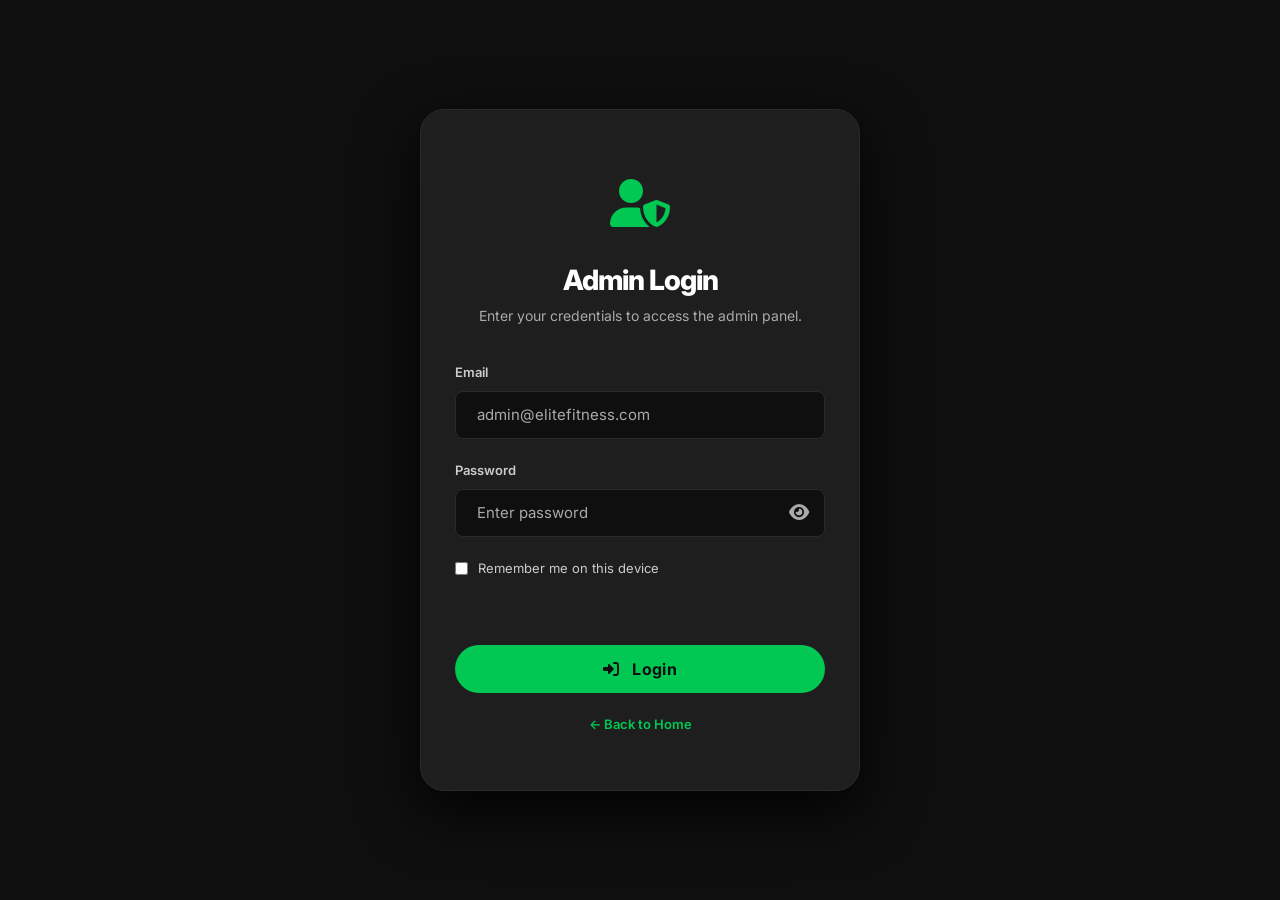
==== commit fb3d8080: "mobile bug fixing" ====
--- a/admin.html
+++ b/admin.html
@@ -5,7 +5,6 @@
     <meta name="viewport" content="width=device-width, initial-scale=1.0" />
     <title>Elite Fitness – Admin Panel</title>
 
-    <!-- Theme Script (must run before page loads) -->
     <script>
         (function() {
             var savedTheme = localStorage.getItem('theme') || 'dark';
@@ -13,24 +12,159 @@
         })();
     </script>
 
-    <!-- Google Fonts -->
     <link rel="preconnect" href="https://fonts.googleapis.com" />
     <link rel="preconnect" href="https://fonts.gstatic.com" crossorigin />
     <link href="https://fonts.googleapis.com/css2?family=Inter:opsz,wght@14..32,400;14..32,500;14..32,600;14..32,700;14..32,800;14..32,900&display=swap" rel="stylesheet" />
-
-    <!-- Font Awesome -->
     <link rel="stylesheet" href="https://cdnjs.cloudflare.com/ajax/libs/font-awesome/6.0.0-beta3/css/all.min.css" />
-
-    <!-- MAIN STYLES -->
     <link rel="stylesheet" href="css/style.css" />
-
-    <!-- ADMIN STYLES -->
     <link rel="stylesheet" href="css/admin.css" />
+
+    <style>
+        /* ============================================================
+           ADMIN SPECIFIC OVERRIDES (clutter fix)
+           ============================================================ */
+        .admin-card {
+            padding: var(--gr-lg) !important;
+            margin-bottom: var(--gr-xl) !important;
+        }
+        .admin-card h3 {
+            font-size: 22px;
+            margin-bottom: var(--gr-md);
+        }
+        .admin-card table {
+            font-size: 14px;
+        }
+        .admin-card th,
+        .admin-card td {
+            padding: var(--gr-sm) var(--gr-md) !important;
+        }
+        .admin-actions {
+            gap: var(--gr-xs);
+        }
+        .admin-actions .btn-primary,
+        .admin-actions .btn-outline {
+            padding: 4px 14px;
+            font-size: 12px;
+            min-height: 32px;
+        }
+        .stat-card {
+            padding: var(--gr-md) !important;
+        }
+        .stat-card .stat-number {
+            font-size: 32px;
+        }
+
+        /* ============================================================
+           MODAL STYLES (for edit & assign)
+           ============================================================ */
+        .admin-modal-overlay {
+            position: fixed;
+            top: 0;
+            left: 0;
+            right: 0;
+            bottom: 0;
+            background: rgba(0,0,0,0.7);
+            backdrop-filter: blur(4px);
+            z-index: 9999;
+            display: flex;
+            align-items: center;
+            justify-content: center;
+            padding: var(--gr-md);
+            opacity: 0;
+            visibility: hidden;
+            transition: opacity 0.3s ease, visibility 0.3s ease;
+        }
+        .admin-modal-overlay.active {
+            opacity: 1;
+            visibility: visible;
+        }
+        .admin-modal-box {
+            background: var(--bg-card);
+            border-radius: var(--radius-lg);
+            padding: var(--gr-xl) var(--gr-lg);
+            max-width: 500px;
+            width: 100%;
+            max-height: 80vh;
+            overflow-y: auto;
+            border: 1px solid var(--border-light);
+            box-shadow: var(--shadow-lg);
+            position: relative;
+            transform: translateY(20px) scale(0.95);
+            transition: transform 0.35s cubic-bezier(0.4, 0, 0.2, 1), opacity 0.35s ease;
+            opacity: 0;
+        }
+        .admin-modal-overlay.active .admin-modal-box {
+            transform: translateY(0) scale(1);
+            opacity: 1;
+        }
+        .admin-modal-box h2 {
+            font-size: 24px;
+            font-weight: 800;
+            margin-bottom: var(--gr-md);
+            color: var(--text-primary);
+        }
+        .admin-modal-box .form-group {
+            margin-bottom: var(--gr-md);
+        }
+        .admin-modal-box .form-group label {
+            display: block;
+            font-size: 14px;
+            font-weight: 600;
+            color: var(--text-secondary);
+            margin-bottom: var(--gr-xs);
+        }
+        .admin-modal-box .form-group input,
+        .admin-modal-box .form-group select {
+            width: 100%;
+            padding: var(--gr-sm) var(--gr-md);
+            border-radius: 8px;
+            border: 1px solid var(--border-light);
+            background: var(--bg-body);
+            color: var(--text-primary);
+            font-size: 15px;
+            font-family: var(--font);
+            min-height: 44px;
+        }
+        .admin-modal-box .form-group input:focus,
+        .admin-modal-box .form-group select:focus {
+            outline: 2px solid var(--accent);
+            border-color: transparent;
+        }
+        .admin-modal-box .modal-actions {
+            display: flex;
+            gap: var(--gr-sm);
+            margin-top: var(--gr-md);
+        }
+        .admin-modal-box .modal-actions button {
+            flex: 1;
+            justify-content: center;
+        }
+        .admin-modal-close {
+            position: absolute;
+            top: var(--gr-md);
+            right: var(--gr-md);
+            background: transparent;
+            border: none;
+            color: var(--text-muted);
+            font-size: 28px;
+            cursor: pointer;
+            line-height: 1;
+            transition: color 0.2s ease;
+        }
+        .admin-modal-close:hover {
+            color: var(--text-primary);
+        }
+        @media (max-width: 480px) {
+            .admin-modal-box {
+                padding: var(--gr-lg) var(--gr-md);
+            }
+        }
+    </style>
 </head>
 <body>
 
     <!-- ============================================================
-    ADMIN LOGIN FORM
+    ADMIN LOGIN FORM (same as before – kept compact)
     ============================================================ -->
     <section id="adminLoginForm" style="display:flex;">
         <div class="login-container">
@@ -67,7 +201,7 @@
     </section>
 
     <!-- ============================================================
-    ADMIN DASHBOARD
+    ADMIN DASHBOARD (with improved spacing)
     ============================================================ -->
     <section id="adminDashboard" style="display:none;">
         <nav class="navbar" id="navbar">
@@ -170,45 +304,65 @@
     </section>
 
     <!-- ============================================================
-    ASSIGN PLAN MODAL
+    ADMIN MODALS (Edit Member & Assign Plan)
     ============================================================ -->
-    <div id="assignPlanModal" style="display:none;position:fixed;top:0;left:0;right:0;bottom:0;background:rgba(0,0,0,0.8);z-index:9999;align-items:center;justify-content:center;padding:20px;">
-        <div style="background:var(--bg-card);border-radius:var(--radius-lg);padding:40px;max-width:520px;width:100%;border:1px solid var(--border-light);box-shadow:var(--shadow-lg);position:relative;max-height:90vh;overflow-y:auto;">
-            <button onclick="closeAssignPlanModal()" style="position:absolute;top:16px;right:20px;background:transparent;border:none;color:var(--text-muted);font-size:28px;cursor:pointer;line-height:1;">&times;</button>
-            
-            <h2 style="font-size:26px;font-weight:800;margin-bottom:4px;color:var(--text-primary);">Assign Plan</h2>
-            <p style="color:var(--text-muted);margin-bottom:24px;font-size:14px;" id="assignPlanMemberName">For: <strong>Member Name</strong></p>
-
+
+    <!-- Edit Member Modal -->
+    <div class="admin-modal-overlay" id="editMemberModal">
+        <div class="admin-modal-box">
+            <button class="admin-modal-close" onclick="closeEditMemberModal()">&times;</button>
+            <h2>Edit Member</h2>
+            <form id="editMemberForm">
+                <input type="hidden" id="editMemberId" />
+                <div class="form-group">
+                    <label>Name</label>
+                    <input type="text" id="editMemberName" />
+                </div>
+                <div class="form-group">
+                    <label>Phone</label>
+                    <input type="tel" id="editMemberPhone" />
+                </div>
+                <div class="form-group">
+                    <label>Address</label>
+                    <input type="text" id="editMemberAddress" />
+                </div>
+                <div class="modal-actions">
+                    <button type="submit" class="btn-primary">Save Changes</button>
+                    <button type="button" class="btn-outline" onclick="closeEditMemberModal()">Cancel</button>
+                </div>
+            </form>
+        </div>
+    </div>
+
+    <!-- Assign Plan Modal (replacing browser prompt) -->
+    <div class="admin-modal-overlay" id="assignPlanModal">
+        <div class="admin-modal-box">
+            <button class="admin-modal-close" onclick="closeAssignPlanModal()">&times;</button>
+            <h2>Assign Plan</h2>
             <form id="assignPlanForm">
                 <input type="hidden" id="assignPlanMemberId" />
-
-                <div style="margin-bottom:20px;">
-                    <label style="display:block;font-size:14px;font-weight:600;color:var(--text-secondary);margin-bottom:6px;">Select Plan Type</label>
-                    <select id="assignPlanType" style="width:100%;padding:12px 16px;border-radius:8px;border:1px solid var(--border-light);background:var(--bg-body);color:var(--text-primary);font-size:15px;font-family:var(--font);cursor:pointer;">
+                <div class="form-group">
+                    <label>Select Plan Type</label>
+                    <select id="assignPlanType">
                         <option value="gym">Premium (Gym Only) – ₹4,000 / 3 months</option>
                         <option value="gym_pt">Premium + PT – ₹10,000 / 3 months</option>
                     </select>
                 </div>
-
-                <div style="margin-bottom:20px;">
-                    <label style="display:block;font-size:14px;font-weight:600;color:var(--text-secondary);margin-bottom:6px;">Duration</label>
-                    <select id="assignPlanDuration" style="width:100%;padding:12px 16px;border-radius:8px;border:1px solid var(--border-light);background:var(--bg-body);color:var(--text-primary);font-size:15px;font-family:var(--font);cursor:pointer;">
+                <div class="form-group">
+                    <label>Duration</label>
+                    <select id="assignPlanDuration">
                         <option value="1">1 Month – ₹1,500</option>
                         <option value="3" selected>3 Months – ₹4,000</option>
                         <option value="6">6 Months – ₹7,500</option>
                     </select>
                 </div>
-
-                <div style="margin-bottom:24px;">
-                    <label style="display:flex;align-items:center;gap:12px;cursor:pointer;">
-                        <input type="checkbox" id="assignPlanStudentDiscount" style="width:20px;height:20px;accent-color:var(--accent);cursor:pointer;" />
-                        <span style="color:var(--text-secondary);font-size:14px;">Apply Student Discount <span style="color:var(--accent);font-weight:600;">(₹200 off)</span></span>
-                    </label>
-                </div>
-
-                <div style="display:flex;gap:12px;">
-                    <button type="submit" class="btn-primary" style="flex:1;justify-content:center;padding:14px;">Assign Plan</button>
-                    <button type="button" onclick="closeAssignPlanModal()" class="btn-outline" style="flex:1;justify-content:center;padding:14px;">Cancel</button>
+                <div class="form-group" style="display:flex; align-items:center; gap:12px;">
+                    <input type="checkbox" id="assignPlanStudentDiscount" style="width:20px; height:20px; accent-color:var(--accent);" />
+                    <label for="assignPlanStudentDiscount" style="font-size:14px; color:var(--text-secondary);">Apply Student Discount (₹200 off)</label>
+                </div>
+                <div class="modal-actions">
+                    <button type="submit" class="btn-primary">Assign Plan</button>
+                    <button type="button" class="btn-outline" onclick="closeAssignPlanModal()">Cancel</button>
                 </div>
             </form>
         </div>
--- a/css/style.css
+++ b/css/style.css
@@ -1,6 +1,7 @@
 /* ============================================================
    ELITE FITNESS – GOLDEN RATIO STYLES
    Based on 1.618:1 ratio & Fibonacci sequence
+   Mobile-Fixed Version
    ============================================================ */
 
 /* ============================================================
@@ -79,14 +80,19 @@
 html {
     scroll-behavior: smooth;
     -webkit-font-smoothing: antialiased;
+    overflow-x: hidden;
+    width: 100%;
 }
 
 body {
     font-family: var(--font);
     background: var(--bg-body);
     color: var(--text-primary);
-    line-height: 1.618; /* Golden Ratio line-height */
+    line-height: 1.618;
     transition: background 0.3s ease, color 0.3s ease;
+    overflow-x: hidden;
+    width: 100%;
+    max-width: 100%;
 }
 
 img {
@@ -103,10 +109,12 @@
     max-width: 1200px;
     margin: 0 auto;
     padding: 0 var(--space-lg);
-}
-
-/* ============================================================
-   TYPOGRAPHY – Golden Ratio Font Scale
+    width: 100%;
+    overflow-x: hidden;
+}
+
+/* ============================================================
+   TYPOGRAPHY
    ============================================================ */
 h1, .h1 {
     font-size: clamp(44px, 6vw, 72px);
@@ -145,7 +153,7 @@
 }
 
 /* ============================================================
-   BUTTONS – Golden Ratio Padding
+   BUTTONS
    ============================================================ */
 .btn-primary {
     display: inline-flex;
@@ -194,8 +202,30 @@
     transform: translateY(-2px);
 }
 
-/* ============================================================
-   THEME TOGGLE
+.btn-blue {
+    display: inline-flex;
+    align-items: center;
+    gap: var(--space-sm);
+    background: var(--accent);
+    color: #0F0F0F;
+    padding: var(--space-sm) var(--space-lg);
+    border-radius: 40px;
+    font-weight: 700;
+    font-size: 14px;
+    border: none;
+    cursor: pointer;
+    transition: all 0.25s ease;
+    font-family: var(--font);
+    min-height: 44px;
+}
+
+.btn-blue:hover {
+    background: var(--accent-hover);
+    transform: translateY(-2px);
+}
+
+/* ============================================================
+   THEME TOGGLE (floating) – WILL BE OVERRIDDEN BY NAVBAR VERSION
    ============================================================ */
 .theme-toggle-wrapper {
     position: fixed;
@@ -222,6 +252,13 @@
     box-shadow: var(--shadow-sm);
     transition: background 0.3s ease, border-color 0.3s ease, box-shadow 0.3s ease;
     font-family: var(--font);
+    touch-action: manipulation;
+    -webkit-tap-highlight-color: transparent;
+    user-select: none;
+}
+
+.theme-toggle:active {
+    transform: scale(0.95);
 }
 
 .theme-toggle:hover {
@@ -334,8 +371,48 @@
     background: var(--accent-hover) !important;
 }
 
-/* ============================================================
-   HERO – Golden Ratio Grid
+.admin-link i {
+    margin-right: 4px;
+}
+
+.hamburger {
+    display: none;
+    flex-direction: column;
+    gap: 5px;
+    cursor: pointer;
+    background: transparent;
+    border: none;
+    padding: 8px;
+    min-height: 48px;
+    min-width: 48px;
+    justify-content: center;
+    touch-action: manipulation;
+    -webkit-tap-highlight-color: transparent;
+    z-index: 1001;
+}
+
+.hamburger span {
+    display: block;
+    width: 26px;
+    height: 2.5px;
+    background: var(--text-primary);
+    border-radius: 2px;
+    transition: all 0.3s ease;
+    transform-origin: center;
+}
+
+.hamburger.active span:nth-child(1) {
+    transform: rotate(45deg) translate(5px, 5px);
+}
+.hamburger.active span:nth-child(2) {
+    opacity: 0;
+}
+.hamburger.active span:nth-child(3) {
+    transform: rotate(-45deg) translate(5px, -5px);
+}
+
+/* ============================================================
+   HERO
    ============================================================ */
 .hero {
     padding: 140px 0 var(--space-xxl);
@@ -358,7 +435,7 @@
 
 .hero-grid {
     display: grid;
-    grid-template-columns: 1fr 1.618fr; /* Golden Ratio */
+    grid-template-columns: 1fr 1.618fr;
     gap: var(--space-xl);
     align-items: center;
     position: relative;
@@ -416,7 +493,7 @@
     overflow: hidden;
     background: var(--bg-card);
     box-shadow: var(--shadow-lg);
-    aspect-ratio: 1.618/1; /* Golden Ratio */
+    aspect-ratio: 1.618/1;
     border: 1px solid var(--border-light);
 }
 
@@ -427,7 +504,7 @@
 }
 
 /* ============================================================
-   SECTIONS – Golden Ratio Spacing
+   SECTIONS
    ============================================================ */
 .section {
     padding: var(--space-xxl) 0;
@@ -469,7 +546,7 @@
 }
 
 /* ============================================================
-   GRIDS – Golden Ratio Proportions
+   GRIDS
    ============================================================ */
 .grid-2 {
     display: grid;
@@ -485,7 +562,7 @@
 }
 
 /* ============================================================
-   FEATURES – Golden Ratio Cards
+   FEATURES
    ============================================================ */
 .feature-grid {
     display: grid;
@@ -654,7 +731,7 @@
 }
 
 /* ============================================================
-   TRAINERS – Golden Ratio Grid
+   TRAINERS
    ============================================================ */
 .trainer-grid {
     display: grid;
@@ -699,7 +776,7 @@
 }
 
 /* ============================================================
-   FACILITIES – Golden Ratio Grid
+   FACILITIES
    ============================================================ */
 .facility-grid {
     display: grid;
@@ -1117,157 +1194,419 @@
 }
 
 /* ============================================================
-   RESPONSIVE – Maintain Golden Ratio on Mobile
-   ============================================================ */
-@media (max-width: 1024px) {
-    .hero-grid {
-        grid-template-columns: 1fr;
-        gap: var(--space-xl);
-    }
-    .grid-2 {
-        grid-template-columns: 1fr;
-        gap: var(--space-xl);
-    }
-    .grid-3 {
-        grid-template-columns: 1fr 1fr;
-    }
-    .checkout-wrapper {
-        grid-template-columns: 1fr;
-        gap: var(--space-lg);
-    }
-    .feature-grid {
-        grid-template-columns: 1fr 1fr;
-    }
-    .facility-grid {
-        grid-template-columns: 1fr 1fr;
-    }
-    .class-grid {
-        grid-template-columns: 1fr 1fr;
-    }
-    .footer-grid {
-        grid-template-columns: 1fr 1fr;
-    }
-    .trainer-grid {
-        grid-template-columns: 1fr 1fr;
-    }
-    .contact-grid {
-        grid-template-columns: 1fr;
-        gap: var(--space-lg);
-    }
-}
-
+   MOBILE RESPONSIVE FIXES (existing)
+   ============================================================ */
 @media (max-width: 768px) {
+    /* Prevent horizontal scroll */
+    html, body {
+        overflow-x: hidden;
+        width: 100%;
+        max-width: 100%;
+    }
+
+    * {
+        max-width: 100%;
+    }
+
+    .container {
+        padding-left: 16px;
+        padding-right: 16px;
+        overflow-x: hidden;
+    }
+
+    /* Theme Toggle (floating) hidden – will be overridden by navbar version */
+    .theme-toggle-wrapper {
+        display: none;
+    }
+
+    /* Navbar Mobile */
+    .navbar {
+        padding: 10px 0;
+    }
+
+    .navbar .container {
+        padding: 0 16px;
+    }
+
+    .nav-logo {
+        font-size: 18px;
+    }
+
+    .hamburger {
+        display: flex;
+    }
+
     .nav-links {
         display: none;
         flex-direction: column;
         background: var(--bg-nav);
         backdrop-filter: blur(16px);
         position: absolute;
-        top: 72px;
+        top: 60px;
         left: 0;
         right: 0;
-        padding: var(--space-lg);
-        gap: var(--space-md);
+        padding: 16px 20px;
+        gap: 12px;
         border-bottom: 1px solid var(--border-light);
+        box-shadow: var(--shadow-md);
+        align-items: stretch;
+        text-align: center;
+        max-height: 80vh;
+        overflow-y: auto;
     }
 
     .nav-links.open {
         display: flex;
     }
 
-    .hamburger {
-        display: flex;
-    }
-
+    .nav-links a {
+        font-size: 15px;
+        padding: 10px 0;
+        color: var(--text-primary);
+    }
+
+    .nav-links a::after {
+        display: none;
+    }
+
+    .nav-links .admin-link {
+        border: 1px solid var(--accent);
+        border-radius: 8px;
+        padding: 10px 12px;
+        margin-top: 4px;
+        background: var(--accent-dim);
+        color: var(--accent);
+    }
+
+    .nav-links .admin-link i {
+        font-size: 14px;
+        margin-right: 8px;
+    }
+
+    .nav-cta {
+        font-size: 14px !important;
+        padding: 10px 20px !important;
+        width: 100%;
+        text-align: center;
+    }
+
+    /* Hero Mobile */
     .hero {
-        padding: 120px 0 var(--space-xl);
-    }
-
-    .hero h1 {
-        font-size: 36px;
+        padding: 100px 0 40px;
+        min-height: auto;
+    }
+
+    .hero-grid {
+        grid-template-columns: 1fr;
+        gap: 24px;
+    }
+
+    .hero-text h1 {
+        font-size: 28px;
+        line-height: 1.1;
+    }
+
+    .hero-text p {
+        font-size: 15px;
+        max-width: 100%;
+    }
+
+    .hero-btns {
+        flex-direction: column;
+        width: 100%;
+    }
+
+    .hero-btns .btn-primary,
+    .hero-btns .btn-outline {
+        width: 100%;
+        justify-content: center;
+        padding: 14px 20px;
+        font-size: 15px;
     }
 
     .hero-stats {
-        gap: var(--space-lg);
-        flex-wrap: wrap;
+        grid-template-columns: 1fr 1fr;
+        gap: 10px;
+        padding-top: 16px;
     }
 
     .hero-stats .stat-number {
-        font-size: 22px;
+        font-size: 20px;
+    }
+
+    .hero-stats .stat-label {
+        font-size: 12px;
+    }
+
+    .hero-image {
+        aspect-ratio: 4/3;
+        max-height: 300px;
+    }
+
+    .hero-image img {
+        height: 100%;
+        object-fit: cover;
+    }
+
+    /* Sections Mobile */
+    .section {
+        padding: 40px 0;
+    }
+
+    .section-title {
+        font-size: 26px;
+        line-height: 1.2;
+    }
+
+    .section-desc {
+        font-size: 15px;
+        max-width: 100%;
+    }
+
+    .section-sub {
+        font-size: 15px;
+        max-width: 100%;
+    }
+
+    /* Grids Mobile */
+    .grid-2 {
+        grid-template-columns: 1fr;
+        gap: 24px;
     }
 
     .grid-3 {
         grid-template-columns: 1fr;
+        gap: 16px;
     }
 
     .feature-grid {
-        grid-template-columns: 1fr;
+        grid-template-columns: 1fr 1fr;
+        gap: 12px;
     }
 
     .facility-grid {
         grid-template-columns: 1fr 1fr;
+        gap: 12px;
     }
 
     .class-grid {
         grid-template-columns: 1fr 1fr;
+        gap: 12px;
+    }
+
+    .trainer-grid {
+        grid-template-columns: 1fr;
+        gap: 16px;
+        max-width: 100%;
     }
 
     .footer-grid {
         grid-template-columns: 1fr;
-        gap: var(--space-lg);
-    }
-
+        gap: 24px;
+    }
+
+    /* Cards Mobile */
+    .format-card {
+        padding: 20px;
+    }
+
+    .format-card .price {
+        font-size: 28px;
+    }
+
+    .format-card .btn-primary {
+        width: 100%;
+        justify-content: center;
+    }
+
+    .feature-item {
+        padding: 16px 12px;
+    }
+
+    .feature-item i {
+        font-size: 22px;
+    }
+
+    .feature-item h4 {
+        font-size: 14px;
+    }
+
+    .facility-item {
+        padding: 16px 12px;
+    }
+
+    .facility-item i {
+        font-size: 20px;
+    }
+
+    .class-card {
+        padding: 16px 12px;
+    }
+
+    .class-card i {
+        font-size: 20px;
+    }
+
+    /* Checkout Mobile */
+    .checkout-wrapper {
+        grid-template-columns: 1fr;
+        gap: 20px;
+        padding: 16px;
+    }
+
+    .payment-methods {
+        gap: 8px;
+    }
+
+    .payment-methods button {
+        padding: 8px 14px;
+        font-size: 13px;
+    }
+
+    .summary-line {
+        padding: 6px 0;
+        font-size: 14px;
+    }
+
+    .summary-line.total {
+        font-size: 16px;
+    }
+
+    .checkout-wrapper .btn-primary {
+        width: 100%;
+        justify-content: center;
+    }
+
+    /* BMI Mobile */
+    .bmi-box {
+        padding: 20px;
+    }
+
+    .bmi-box input {
+        padding: 12px 14px;
+        font-size: 15px;
+        min-height: 44px;
+    }
+
+    .bmi-result .bmi-number {
+        font-size: 2.5rem;
+    }
+
+    /* Offers Mobile */
+    .offer-banner {
+        padding: 24px 16px;
+    }
+
+    .offer-banner .countdown {
+        gap: 12px;
+        font-size: 1.8rem;
+        flex-wrap: wrap;
+    }
+
+    .offer-banner .countdown span {
+        padding: 6px 12px;
+        min-width: 55px;
+    }
+
+    .offer-banner .btn-primary {
+        font-size: 1rem;
+        padding: 10px 24px;
+    }
+
+    /* FAQ Mobile */
+    .faq-question {
+        padding: 14px 16px;
+        font-size: 14px;
+    }
+
+    .faq-answer {
+        padding: 0 16px;
+        font-size: 14px;
+    }
+
+    .faq-item.active .faq-answer {
+        padding: 0 16px 16px;
+    }
+
+    /* Contact Mobile */
+    .contact-grid {
+        grid-template-columns: 1fr;
+        gap: 24px;
+    }
+
+    .contact-actions {
+        flex-direction: column;
+        width: 100%;
+    }
+
+    .contact-actions .btn-primary,
+    .contact-actions .btn-outline {
+        width: 100%;
+        justify-content: center;
+    }
+
+    .contact-map iframe {
+        height: 200px;
+    }
+
+    /* Testimonials Mobile */
+    .testimonial-card {
+        padding: 20px;
+    }
+
+    .testimonial-card blockquote {
+        font-size: 15px;
+    }
+
+    .testimonial-card img {
+        width: 60px;
+        height: 60px;
+    }
+
+    /* Floating Buttons Mobile */
+    .floating {
+        bottom: 12px;
+        right: 12px;
+        gap: 8px;
+    }
+
+    .floating .whatsapp {
+        width: 48px;
+        height: 48px;
+        font-size: 1.8rem;
+    }
+
+    .floating .back-top {
+        width: 40px;
+        height: 40px;
+        font-size: 1.2rem;
+    }
+
+    /* Footer Mobile */
     .footer-bottom {
         flex-direction: column;
         text-align: center;
     }
-
-    .contact-grid {
-        grid-template-columns: 1fr;
-    }
-
-    .trainer-grid {
-        grid-template-columns: 1fr;
-    }
-
-    .theme-toggle-wrapper {
-        top: var(--space-sm);
-        right: var(--space-md);
-    }
-
-    .theme-toggle {
-        padding: var(--space-xs) var(--space-sm);
-        font-size: 12px;
-    }
-
-    .theme-toggle .toggle-label {
-        display: none;
-    }
-
-    .navbar .container {
-        padding: 0 var(--space-md);
-    }
-
-    .checkout-wrapper {
-        padding: var(--space-md);
-    }
-}
-
+}
+
+/* ============================================================
+   EXTRA SMALL SCREENS (480px and below)
+   ============================================================ */
 @media (max-width: 480px) {
     .hero h1 {
-        font-size: 30px;
+        font-size: 26px;
     }
 
     .hero p {
-        font-size: 16px;
+        font-size: 14px;
     }
 
     .section-title {
-        font-size: 28px;
+        font-size: 24px;
     }
 
     .format-card .price {
-        font-size: 26px;
+        font-size: 24px;
     }
 
     .facility-grid {
@@ -1279,10 +1618,135 @@
     }
 
     .hero-stats {
-        gap: var(--space-md);
+        gap: 8px;
     }
 
     .hero-stats .stat-number {
-        font-size: 18px;
+        font-size: 16px;
+    }
+
+    .hero-stats .stat-label {
+        font-size: 11px;
+    }
+
+    .theme-toggle-wrapper {
+        top: 8px;
+        right: 8px;
+    }
+
+    .theme-toggle {
+        padding: 4px 10px;
+        font-size: 12px;
+        min-height: 34px;
+        min-width: 34px;
+    }
+
+    .theme-toggle .icon-sun,
+    .theme-toggle .icon-moon {
+        font-size: 15px;
+    }
+
+    .nav-logo {
+        font-size: 16px;
+    }
+
+    .hamburger span {
+        width: 20px;
+        height: 2px;
+    }
+
+    .hero-btns .btn-primary,
+    .hero-btns .btn-outline {
+        font-size: 14px;
+        padding: 12px 16px;
+    }
+}
+
+/* ============================================================
+   NEW: NAVBAR LAYOUT FIX (theme toggle + hamburger)
+   ============================================================ */
+
+.navbar .container {
+    display: flex;
+    align-items: center;
+    justify-content: space-between;
+    flex-wrap: nowrap;
+}
+
+.nav-right {
+    display: flex;
+    align-items: center;
+    gap: 8px;
+    flex-shrink: 0;
+}
+
+/* Theme toggle inside navbar */
+.navbar .theme-toggle {
+    background: var(--bg-card);
+    border: 1px solid var(--border-light);
+    border-radius: 40px;
+    padding: 6px 12px;
+    display: flex;
+    align-items: center;
+    gap: 6px;
+    cursor: pointer;
+    font-size: 13px;
+    font-weight: 600;
+    color: var(--text-primary);
+    box-shadow: var(--shadow-sm);
+    transition: background 0.3s ease, border-color 0.3s ease;
+    font-family: var(--font);
+    touch-action: manipulation;
+    -webkit-tap-highlight-color: transparent;
+    user-select: none;
+    min-height: 40px;
+    min-width: 40px;
+}
+
+.navbar .theme-toggle:active {
+    transform: scale(0.95);
+}
+
+.navbar .theme-toggle .toggle-label {
+    display: inline;
+}
+
+/* Mobile adjustments for navbar theme toggle */
+@media (max-width: 768px) {
+    .navbar .theme-toggle .toggle-label {
+        display: none;
+    }
+    .navbar .theme-toggle {
+        padding: 4px 10px;
+        font-size: 14px;
+        min-height: 40px;
+        min-width: 40px;
+    }
+}
+
+/* Hamburger touch area (already defined above, but ensure it's here) */
+.hamburger {
+    display: none;
+    flex-direction: column;
+    gap: 5px;
+    cursor: pointer;
+    background: transparent;
+    border: none;
+    padding: 8px;
+    min-height: 48px;
+    min-width: 48px;
+    justify-content: center;
+    touch-action: manipulation;
+    -webkit-tap-highlight-color: transparent;
+    z-index: 1001;
+}
+
+@media (max-width: 768px) {
+    .hamburger {
+        display: flex;
+    }
+    .nav-links {
+        top: 70px;
+        z-index: 999;
     }
 }
--- a/css/admin.css
+++ b/css/admin.css
@@ -1,28 +1,43 @@
 /* ============================================================
    ELITE FITNESS – ADMIN PANEL STYLES
-   Clean, Spacious, Golden Ratio Inspired
+   Complete with Golden Ratio, Modals, Responsive
    ============================================================ */
 
-/* ----- LOGIN PAGE ----- */
+/* ============================================================
+   ROOT VARIABLES (Golden Ratio + Theme)
+   ============================================================ */
+:root {
+    --gr-xs: 8px;
+    --gr-sm: 13px;
+    --gr-md: 21px;
+    --gr-lg: 34px;
+    --gr-xl: 55px;
+    --gr-xxl: 89px;
+    --gr-ratio: 1.618;
+}
+
+/* ============================================================
+   LOGIN PAGE
+   ============================================================ */
 .login-container {
     display: flex;
     align-items: center;
     justify-content: center;
     min-height: 100vh;
     background: var(--bg-body);
-    padding: 20px;
+    padding: var(--gr-md);
     width: 100%;
 }
 
 .login-box {
     background: var(--bg-card);
-    padding: 60px 48px;
+    padding: var(--gr-xl) var(--gr-lg);
     border-radius: var(--radius-lg);
     border: 1px solid var(--border-light);
-    max-width: 480px;
+    max-width: 440px;
     width: 100%;
     box-shadow: var(--shadow-lg);
-    transition: all 0.4s ease;
+    transition: all 0.3s ease;
 }
 
 .login-box:hover {
@@ -32,51 +47,48 @@
 
 .login-box .login-icon {
     text-align: center;
-    font-size: 56px;
+    font-size: 48px;
     color: var(--accent);
-    margin-bottom: 20px;
+    margin-bottom: var(--gr-md);
     display: block;
 }
 
 .login-box h2 {
-    font-size: 32px;
+    font-size: 28px;
     font-weight: 800;
     text-align: center;
-    margin-bottom: 8px;
-    color: var(--text-primary);
-    letter-spacing: -0.5px;
+    margin-bottom: var(--gr-xs);
+    color: var(--text-primary);
 }
 
 .login-box .login-subtitle {
     text-align: center;
     color: var(--text-muted);
-    font-size: 15px;
-    margin-bottom: 32px;
-    line-height: 1.6;
+    font-size: 14px;
+    margin-bottom: var(--gr-lg);
 }
 
 .login-box .form-group {
-    margin-bottom: 20px;
+    margin-bottom: var(--gr-md);
 }
 
 .login-box .form-group label {
     display: block;
-    font-size: 14px;
+    font-size: 13px;
     font-weight: 600;
     color: var(--text-secondary);
-    margin-bottom: 8px;
-    letter-spacing: 0.3px;
+    margin-bottom: var(--gr-xs);
 }
 
 .login-box .form-group input {
     width: 100%;
-    padding: 14px 18px;
-    border-radius: 10px;
-    border: 1.5px solid var(--border-light);
+    padding: var(--gr-sm) var(--gr-md);
+    border-radius: 8px;
+    border: 1px solid var(--border-light);
     background: var(--bg-body);
     color: var(--text-primary);
     font-size: 15px;
-    min-height: 52px;
+    min-height: 48px;
     font-family: var(--font);
     transition: border-color 0.3s ease, box-shadow 0.3s ease;
 }
@@ -84,7 +96,7 @@
 .login-box .form-group input:focus {
     outline: none;
     border-color: var(--accent);
-    box-shadow: 0 0 0 4px var(--accent-dim);
+    box-shadow: 0 0 0 3px var(--accent-dim);
 }
 
 .login-box .form-group input::placeholder {
@@ -94,25 +106,24 @@
 .login-box .btn-primary {
     width: 100%;
     justify-content: center;
-    padding: 16px;
-    font-size: 17px;
-    margin-top: 12px;
-    min-height: 56px;
+    padding: var(--gr-sm);
+    font-size: 16px;
+    margin-top: var(--gr-sm);
+    min-height: 48px;
 }
 
 .login-box .login-error {
     color: #ff4757;
-    font-size: 14px;
+    font-size: 13px;
     text-align: center;
-    margin-bottom: 12px;
+    margin-bottom: var(--gr-sm);
     min-height: 24px;
-    font-weight: 600;
 }
 
 .login-box .login-footer {
     text-align: center;
-    margin-top: 24px;
-    font-size: 14px;
+    margin-top: var(--gr-md);
+    font-size: 13px;
     color: var(--text-muted);
 }
 
@@ -126,72 +137,55 @@
     color: var(--accent-hover);
 }
 
-/* ----- ADMIN DASHBOARD ----- */
+/* ============================================================
+   ADMIN DASHBOARD
+   ============================================================ */
 .admin-dashboard {
     padding-top: 100px;
-    padding-bottom: 60px;
+    padding-bottom: var(--gr-xxl);
     background: var(--bg-body);
     min-height: 100vh;
 }
 
 .admin-dashboard h1 {
-    font-size: 36px;
+    font-size: 34px;
     font-weight: 800;
     color: var(--text-primary);
     letter-spacing: -0.5px;
-    margin-bottom: 6px;
+    margin-bottom: var(--gr-xs);
 }
 
 .admin-dashboard .subtitle {
     color: var(--text-muted);
-    font-size: 17px;
-    margin-bottom: 40px;
+    font-size: 16px;
+    margin-bottom: var(--gr-xl);
     line-height: 1.6;
 }
 
-/* Admin Stats - Golden Ratio Spacing */
+/* Stats */
 .admin-dashboard .stats-grid {
     display: grid;
     grid-template-columns: repeat(4, 1fr);
-    gap: 24px;
-    margin-bottom: 40px;
+    gap: var(--gr-md);
+    margin-bottom: var(--gr-xl);
 }
 
 .admin-dashboard .stat-card {
     background: var(--bg-card);
-    padding: 28px 24px;
+    padding: var(--gr-md);
     border-radius: var(--radius);
     border: 1px solid var(--border-light);
     text-align: center;
     transition: all 0.3s ease;
-    position: relative;
-    overflow: hidden;
-}
-
-.admin-dashboard .stat-card::after {
-    content: '';
-    position: absolute;
-    bottom: 0;
-    left: 0;
-    right: 0;
-    height: 4px;
-    background: var(--accent);
-    opacity: 0;
-    transition: opacity 0.3s ease;
-}
-
-.admin-dashboard .stat-card:hover::after {
-    opacity: 1;
 }
 
 .admin-dashboard .stat-card:hover {
+    border-color: var(--accent);
     transform: translateY(-4px);
-    border-color: var(--accent);
-    box-shadow: var(--shadow-md);
 }
 
 .admin-dashboard .stat-card .stat-number {
-    font-size: 38px;
+    font-size: 32px;
     font-weight: 900;
     color: var(--accent);
     letter-spacing: -1px;
@@ -199,19 +193,19 @@
 }
 
 .admin-dashboard .stat-card .stat-label {
-    font-size: 15px;
+    font-size: 14px;
     color: var(--text-muted);
-    margin-top: 8px;
+    margin-top: var(--gr-xs);
     font-weight: 500;
 }
 
 /* Admin Cards */
 .admin-card {
     background: var(--bg-card);
-    padding: 34px;
+    padding: var(--gr-lg);
     border-radius: var(--radius);
     border: 1px solid var(--border-light);
-    margin-bottom: 32px;
+    margin-bottom: var(--gr-xl);
     transition: all 0.3s ease;
 }
 
@@ -222,12 +216,12 @@
 .admin-card h3 {
     font-size: 22px;
     font-weight: 700;
-    margin-bottom: 21px;
+    margin-bottom: var(--gr-md);
     color: var(--text-primary);
 }
 
 .admin-card h3 i {
-    margin-right: 12px;
+    margin-right: var(--gr-sm);
     color: var(--accent);
 }
 
@@ -245,21 +239,21 @@
 
 .admin-card th {
     text-align: left;
-    padding: 14px 16px;
+    padding: var(--gr-sm) var(--gr-md);
     background: var(--bg-body);
     color: var(--text-secondary);
     font-weight: 700;
     border-bottom: 2px solid var(--border-light);
-    font-size: 13px;
+    font-size: 12px;
     text-transform: uppercase;
     letter-spacing: 0.5px;
 }
 
 .admin-card td {
-    padding: 14px 16px;
+    padding: var(--gr-sm) var(--gr-md);
     border-bottom: 1px solid var(--border-light);
     color: var(--text-secondary);
-    font-size: 14px;
+    font-size: 13px;
     vertical-align: middle;
 }
 
@@ -291,18 +285,18 @@
 .admin-actions {
     display: flex;
     flex-wrap: wrap;
-    gap: 6px;
+    gap: var(--gr-xs);
 }
 
 .admin-actions .btn-primary {
-    padding: 4px 12px;
+    padding: 4px 14px;
     font-size: 11px;
     min-height: 30px;
     border-radius: 6px;
 }
 
 .admin-actions .btn-outline {
-    padding: 4px 12px;
+    padding: 4px 14px;
     font-size: 11px;
     min-height: 30px;
     border-radius: 6px;
@@ -310,30 +304,93 @@
 }
 
 /* ============================================================
-   ASSIGN PLAN MODAL
+   ADMIN MODALS (Edit Member + Assign Plan)
    ============================================================ */
-#assignPlanModal {
-    animation: fadeIn 0.3s ease;
-}
-
-#assignPlanModal > div {
-    animation: slideUp 0.3s ease;
-}
-
-@keyframes fadeIn {
-    from { opacity: 0; }
-    to { opacity: 1; }
-}
-
-@keyframes slideUp {
-    from { transform: translateY(20px); opacity: 0; }
-    to { transform: translateY(0); opacity: 1; }
-}
-
-#assignPlanModal select {
+.admin-modal-overlay {
+    position: fixed;
+    top: 0;
+    left: 0;
+    right: 0;
+    bottom: 0;
+    background: rgba(0, 0, 0, 0.7);
+    backdrop-filter: blur(4px);
+    z-index: 9999;
+    display: flex;
+    align-items: center;
+    justify-content: center;
+    padding: var(--gr-md);
+    opacity: 0;
+    visibility: hidden;
+    transition: opacity 0.3s ease, visibility 0.3s ease;
+}
+
+.admin-modal-overlay.active {
+    opacity: 1;
+    visibility: visible;
+}
+
+.admin-modal-box {
+    background: var(--bg-card);
+    border-radius: var(--radius-lg);
+    padding: var(--gr-xl) var(--gr-lg);
+    max-width: 500px;
+    width: 100%;
+    max-height: 80vh;
+    overflow-y: auto;
+    border: 1px solid var(--border-light);
+    box-shadow: var(--shadow-lg);
+    position: relative;
+    transform: translateY(20px) scale(0.95);
+    transition: transform 0.35s cubic-bezier(0.4, 0, 0.2, 1), opacity 0.35s ease;
+    opacity: 0;
+}
+
+.admin-modal-overlay.active .admin-modal-box {
+    transform: translateY(0) scale(1);
+    opacity: 1;
+}
+
+.admin-modal-box h2 {
+    font-size: 24px;
+    font-weight: 800;
+    margin-bottom: var(--gr-md);
+    color: var(--text-primary);
+}
+
+.admin-modal-box .form-group {
+    margin-bottom: var(--gr-md);
+}
+
+.admin-modal-box .form-group label {
+    display: block;
+    font-size: 14px;
+    font-weight: 600;
+    color: var(--text-secondary);
+    margin-bottom: var(--gr-xs);
+}
+
+.admin-modal-box .form-group input,
+.admin-modal-box .form-group select {
+    width: 100%;
+    padding: var(--gr-sm) var(--gr-md);
+    border-radius: 8px;
+    border: 1px solid var(--border-light);
+    background: var(--bg-body);
+    color: var(--text-primary);
+    font-size: 15px;
+    font-family: var(--font);
+    min-height: 44px;
+}
+
+.admin-modal-box .form-group input:focus,
+.admin-modal-box .form-group select:focus {
+    outline: 2px solid var(--accent);
+    border-color: transparent;
+}
+
+.admin-modal-box .form-group select {
     appearance: none;
     -webkit-appearance: none;
-    -moz-appearance: none;
     background-image: url("data:image/svg+xml,%3Csvg xmlns='http://www.w3.org/2000/svg' width='12' height='8' viewBox='0 0 12 8'%3E%3Cpath d='M1 1l5 5 5-5' stroke='%23AAAAAA' stroke-width='1.5' fill='none' stroke-linecap='round'/%3E%3C/svg%3E");
     background-repeat: no-repeat;
     background-position: right 16px center;
@@ -341,47 +398,45 @@
     cursor: pointer;
 }
 
-#assignPlanModal select:focus {
-    outline: 2px solid var(--accent);
-    border-color: transparent;
-}
-
-#assignPlanModal select option {
+.admin-modal-box .form-group select option {
     background: var(--bg-card);
     color: var(--text-primary);
 }
 
-#assignPlanModal input[type="checkbox"] {
+.admin-modal-box .form-group input[type="checkbox"] {
     width: 20px;
     height: 20px;
     accent-color: var(--accent);
     cursor: pointer;
 }
 
-#assignPlanModal .btn-primary,
-#assignPlanModal .btn-outline {
-    min-height: 48px;
-}
-
-/* ============================================================
-   GOLDEN RATIO INSPIRED – 1.618:1
-   ============================================================ */
-/* Spacing follows golden ratio: 8, 13, 21, 34, 55, 89 */
-.admin-card {
-    padding: 34px;
-}
-.admin-card h3 {
-    margin-bottom: 21px;
-}
-.admin-dashboard .stats-grid {
-    gap: 21px;
-    margin-bottom: 34px;
-}
-.admin-dashboard .stat-card {
-    padding: 21px 24px;
-}
-.admin-dashboard .stat-card .stat-number {
-    font-size: 38px;
+.admin-modal-box .modal-actions {
+    display: flex;
+    gap: var(--gr-sm);
+    margin-top: var(--gr-md);
+}
+
+.admin-modal-box .modal-actions button {
+    flex: 1;
+    justify-content: center;
+    min-height: 44px;
+}
+
+.admin-modal-close {
+    position: absolute;
+    top: var(--gr-md);
+    right: var(--gr-md);
+    background: transparent;
+    border: none;
+    color: var(--text-muted);
+    font-size: 28px;
+    cursor: pointer;
+    line-height: 1;
+    transition: color 0.2s ease;
+}
+
+.admin-modal-close:hover {
+    color: var(--text-primary);
 }
 
 /* ============================================================
@@ -390,10 +445,10 @@
 @media (max-width: 1024px) {
     .admin-dashboard .stats-grid {
         grid-template-columns: 1fr 1fr;
-        gap: 16px;
+        gap: var(--gr-sm);
     }
     .admin-card {
-        padding: 24px;
+        padding: var(--gr-md);
     }
 }
 
@@ -401,74 +456,55 @@
     .admin-dashboard {
         padding-top: 80px;
     }
-
     .admin-dashboard .stats-grid {
         grid-template-columns: 1fr 1fr;
-        gap: 12px;
-    }
-
+        gap: var(--gr-sm);
+    }
     .admin-dashboard .stat-card .stat-number {
-        font-size: 28px;
-    }
-
+        font-size: 26px;
+    }
     .admin-dashboard h1 {
         font-size: 28px;
     }
-
     .admin-card {
-        padding: 16px;
-    }
-
+        padding: var(--gr-sm);
+    }
     .admin-card table {
         font-size: 12px;
     }
-
     .admin-card th,
     .admin-card td {
-        padding: 10px 12px;
-    }
-
-    .login-box {
-        padding: 32px 24px;
-    }
-
-    .login-box h2 {
-        font-size: 26px;
-    }
-
-    .login-box .login-icon {
-        font-size: 40px;
-    }
-
+        padding: var(--gr-xs) var(--gr-sm);
+    }
     .admin-actions {
         flex-direction: column;
-        gap: 4px;
-    }
-
+        gap: var(--gr-xs);
+    }
     .admin-actions .btn-primary,
     .admin-actions .btn-outline {
         width: 100%;
         justify-content: center;
     }
-
-    #assignPlanModal > div {
-        padding: 24px;
-        margin: 10px;
-        max-width: 100%;
-    }
-
-    #assignPlanModal h2 {
+    .login-box {
+        padding: var(--gr-lg) var(--gr-md);
+    }
+    .login-box h2 {
+        font-size: 24px;
+    }
+    .login-box .login-icon {
+        font-size: 36px;
+    }
+    .admin-modal-box {
+        padding: var(--gr-lg) var(--gr-md);
+    }
+    .admin-modal-box h2 {
         font-size: 22px;
     }
-
-    #assignPlanModal .btn-primary,
-    #assignPlanModal .btn-outline {
-        font-size: 14px;
-        padding: 12px;
-    }
-
-    #assignPlanModal form > div:last-child {
+    .admin-modal-box .modal-actions {
         flex-direction: column;
+    }
+    .admin-modal-box .modal-actions button {
+        width: 100%;
     }
 }
 
@@ -476,62 +512,32 @@
     .admin-dashboard .stats-grid {
         grid-template-columns: 1fr;
     }
-
     .admin-dashboard h1 {
         font-size: 24px;
     }
-
     .login-box {
-        padding: 24px 16px;
-    }
-
+        padding: var(--gr-md) var(--gr-sm);
+    }
     .login-box h2 {
-        font-size: 22px;
-    }
-
+        font-size: 20px;
+    }
     .login-box .login-icon {
-        font-size: 32px;
-    }
-
+        font-size: 28px;
+    }
     .admin-card {
-        padding: 12px;
-    }
-
+        padding: var(--gr-xs);
+    }
     .admin-card table {
         font-size: 11px;
     }
-
     .admin-card th,
     .admin-card td {
-        padding: 6px 8px;
-    }
-
-    #assignPlanModal > div {
-        padding: 20px 16px;
-    }
-
-    #assignPlanModal h2 {
+        padding: var(--gr-xs) var(--gr-sm);
+    }
+    .admin-modal-box {
+        padding: var(--gr-md) var(--gr-sm);
+    }
+    .admin-modal-box h2 {
         font-size: 20px;
     }
-
-    #assignPlanModal select,
-    #assignPlanModal input {
-        font-size: 14px;
-    }
-
-    #assignPlanModal .btn-primary,
-    #assignPlanModal .btn-outline {
-        font-size: 13px;
-        padding: 10px;
-    }
-
-    #assignPlanModal form > div:last-child {
-        flex-direction: column;
-        gap: 8px;
-    }
-
-    #assignPlanModal form > div:last-child button {
-        width: 100%;
-        justify-content: center;
-    }
 }
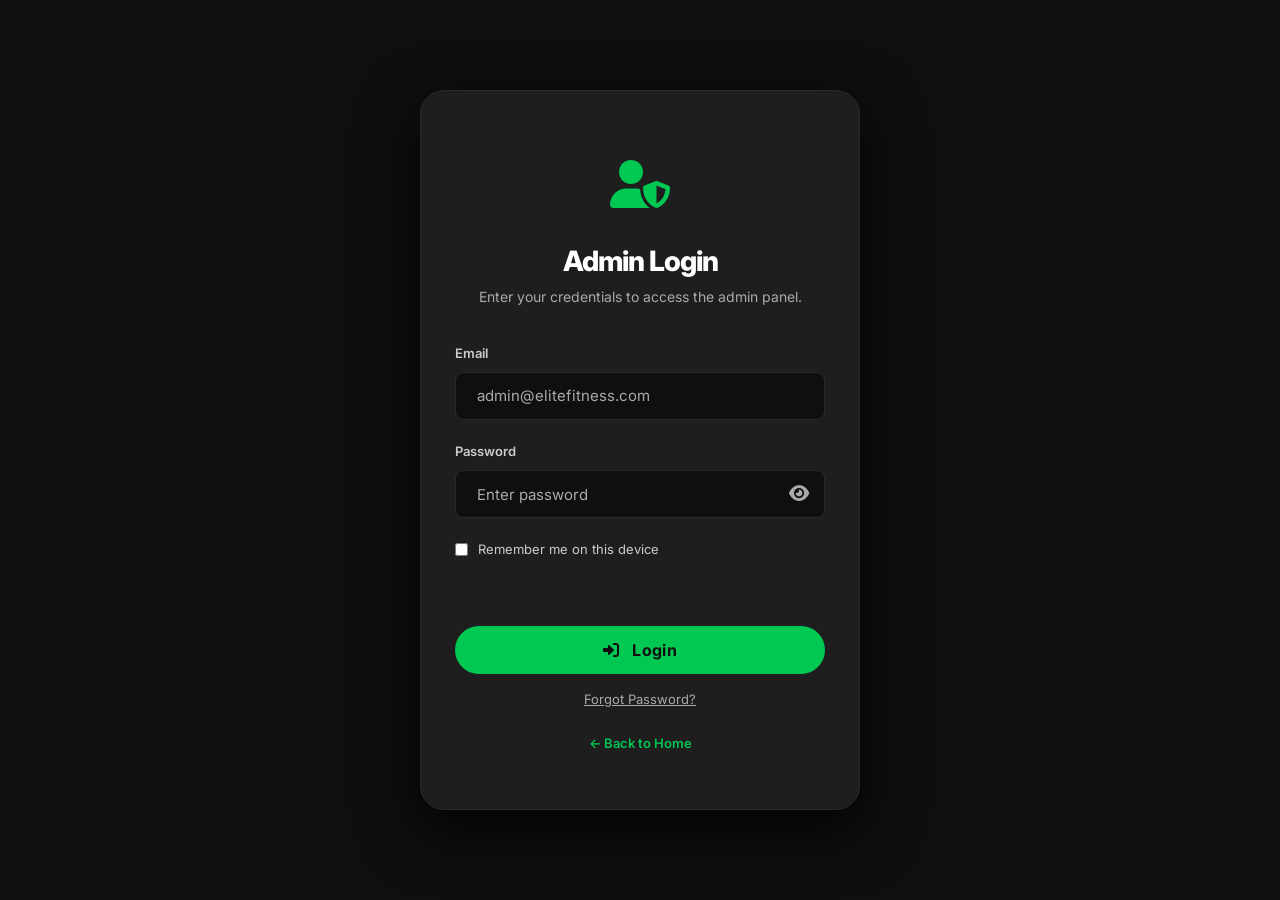
==== commit 9e57168f: "bug fixingg" ====
--- a/admin.html
+++ b/admin.html
@@ -5,6 +5,7 @@
     <meta name="viewport" content="width=device-width, initial-scale=1.0" />
     <title>Elite Fitness – Admin Panel</title>
 
+    <!-- Theme Script -->
     <script>
         (function() {
             var savedTheme = localStorage.getItem('theme') || 'dark';
@@ -12,159 +13,24 @@
         })();
     </script>
 
+    <!-- Google Fonts -->
     <link rel="preconnect" href="https://fonts.googleapis.com" />
     <link rel="preconnect" href="https://fonts.gstatic.com" crossorigin />
     <link href="https://fonts.googleapis.com/css2?family=Inter:opsz,wght@14..32,400;14..32,500;14..32,600;14..32,700;14..32,800;14..32,900&display=swap" rel="stylesheet" />
+
+    <!-- Font Awesome -->
     <link rel="stylesheet" href="https://cdnjs.cloudflare.com/ajax/libs/font-awesome/6.0.0-beta3/css/all.min.css" />
+
+    <!-- MAIN STYLES -->
     <link rel="stylesheet" href="css/style.css" />
+
+    <!-- ADMIN STYLES -->
     <link rel="stylesheet" href="css/admin.css" />
-
-    <style>
-        /* ============================================================
-           ADMIN SPECIFIC OVERRIDES (clutter fix)
-           ============================================================ */
-        .admin-card {
-            padding: var(--gr-lg) !important;
-            margin-bottom: var(--gr-xl) !important;
-        }
-        .admin-card h3 {
-            font-size: 22px;
-            margin-bottom: var(--gr-md);
-        }
-        .admin-card table {
-            font-size: 14px;
-        }
-        .admin-card th,
-        .admin-card td {
-            padding: var(--gr-sm) var(--gr-md) !important;
-        }
-        .admin-actions {
-            gap: var(--gr-xs);
-        }
-        .admin-actions .btn-primary,
-        .admin-actions .btn-outline {
-            padding: 4px 14px;
-            font-size: 12px;
-            min-height: 32px;
-        }
-        .stat-card {
-            padding: var(--gr-md) !important;
-        }
-        .stat-card .stat-number {
-            font-size: 32px;
-        }
-
-        /* ============================================================
-           MODAL STYLES (for edit & assign)
-           ============================================================ */
-        .admin-modal-overlay {
-            position: fixed;
-            top: 0;
-            left: 0;
-            right: 0;
-            bottom: 0;
-            background: rgba(0,0,0,0.7);
-            backdrop-filter: blur(4px);
-            z-index: 9999;
-            display: flex;
-            align-items: center;
-            justify-content: center;
-            padding: var(--gr-md);
-            opacity: 0;
-            visibility: hidden;
-            transition: opacity 0.3s ease, visibility 0.3s ease;
-        }
-        .admin-modal-overlay.active {
-            opacity: 1;
-            visibility: visible;
-        }
-        .admin-modal-box {
-            background: var(--bg-card);
-            border-radius: var(--radius-lg);
-            padding: var(--gr-xl) var(--gr-lg);
-            max-width: 500px;
-            width: 100%;
-            max-height: 80vh;
-            overflow-y: auto;
-            border: 1px solid var(--border-light);
-            box-shadow: var(--shadow-lg);
-            position: relative;
-            transform: translateY(20px) scale(0.95);
-            transition: transform 0.35s cubic-bezier(0.4, 0, 0.2, 1), opacity 0.35s ease;
-            opacity: 0;
-        }
-        .admin-modal-overlay.active .admin-modal-box {
-            transform: translateY(0) scale(1);
-            opacity: 1;
-        }
-        .admin-modal-box h2 {
-            font-size: 24px;
-            font-weight: 800;
-            margin-bottom: var(--gr-md);
-            color: var(--text-primary);
-        }
-        .admin-modal-box .form-group {
-            margin-bottom: var(--gr-md);
-        }
-        .admin-modal-box .form-group label {
-            display: block;
-            font-size: 14px;
-            font-weight: 600;
-            color: var(--text-secondary);
-            margin-bottom: var(--gr-xs);
-        }
-        .admin-modal-box .form-group input,
-        .admin-modal-box .form-group select {
-            width: 100%;
-            padding: var(--gr-sm) var(--gr-md);
-            border-radius: 8px;
-            border: 1px solid var(--border-light);
-            background: var(--bg-body);
-            color: var(--text-primary);
-            font-size: 15px;
-            font-family: var(--font);
-            min-height: 44px;
-        }
-        .admin-modal-box .form-group input:focus,
-        .admin-modal-box .form-group select:focus {
-            outline: 2px solid var(--accent);
-            border-color: transparent;
-        }
-        .admin-modal-box .modal-actions {
-            display: flex;
-            gap: var(--gr-sm);
-            margin-top: var(--gr-md);
-        }
-        .admin-modal-box .modal-actions button {
-            flex: 1;
-            justify-content: center;
-        }
-        .admin-modal-close {
-            position: absolute;
-            top: var(--gr-md);
-            right: var(--gr-md);
-            background: transparent;
-            border: none;
-            color: var(--text-muted);
-            font-size: 28px;
-            cursor: pointer;
-            line-height: 1;
-            transition: color 0.2s ease;
-        }
-        .admin-modal-close:hover {
-            color: var(--text-primary);
-        }
-        @media (max-width: 480px) {
-            .admin-modal-box {
-                padding: var(--gr-lg) var(--gr-md);
-            }
-        }
-    </style>
 </head>
 <body>
 
     <!-- ============================================================
-    ADMIN LOGIN FORM (same as before – kept compact)
+    ADMIN LOGIN FORM
     ============================================================ -->
     <section id="adminLoginForm" style="display:flex;">
         <div class="login-container">
@@ -192,6 +58,9 @@
                     </div>
                     <div id="adminLoginError" class="login-error"></div>
                     <button type="submit" class="btn-primary"><i class="fas fa-sign-in-alt"></i> Login</button>
+                    <div style="text-align:center;margin-top:12px;">
+                        <a href="#" id="forgotPasswordLink" style="color:var(--text-muted);font-size:13px;text-decoration:underline;cursor:pointer;">Forgot Password?</a>
+                    </div>
                 </form>
                 <div class="login-footer">
                     <a href="index.html">← Back to Home</a>
@@ -201,13 +70,20 @@
     </section>
 
     <!-- ============================================================
-    ADMIN DASHBOARD (with improved spacing)
+    ADMIN DASHBOARD
     ============================================================ -->
     <section id="adminDashboard" style="display:none;">
         <nav class="navbar" id="navbar">
             <div class="container">
                 <a href="index.html" class="nav-logo">ELITE<span>FITNESS</span></a>
-                <ul class="nav-links">
+
+                <button class="admin-hamburger" id="adminHamburger" aria-label="Toggle menu">
+                    <span></span>
+                    <span></span>
+                    <span></span>
+                </button>
+
+                <ul class="nav-links" id="adminNavLinks">
                     <li><a href="index.html"><i class="fas fa-arrow-left"></i> Back to Home</a></li>
                     <li><a href="#" id="adminLogoutBtn"><i class="fas fa-sign-out-alt"></i> Logout</a></li>
                 </ul>
@@ -220,7 +96,6 @@
                 <h1>👋 Welcome, <span id="adminName">Admin</span></h1>
                 <p class="subtitle">Manage members, subscriptions, and track renewals.</p>
 
-                <!-- Stats -->
                 <div class="stats-grid">
                     <div class="stat-card">
                         <div class="stat-number" id="totalMembers">0</div>
@@ -304,9 +179,8 @@
     </section>
 
     <!-- ============================================================
-    ADMIN MODALS (Edit Member & Assign Plan)
+    MODALS
     ============================================================ -->
-
     <!-- Edit Member Modal -->
     <div class="admin-modal-overlay" id="editMemberModal">
         <div class="admin-modal-box">
@@ -316,15 +190,15 @@
                 <input type="hidden" id="editMemberId" />
                 <div class="form-group">
                     <label>Name</label>
-                    <input type="text" id="editMemberName" />
+                    <input type="text" id="editMemberName" placeholder="Enter full name" required />
                 </div>
                 <div class="form-group">
                     <label>Phone</label>
-                    <input type="tel" id="editMemberPhone" />
+                    <input type="tel" id="editMemberPhone" placeholder="Enter phone number" />
                 </div>
                 <div class="form-group">
                     <label>Address</label>
-                    <input type="text" id="editMemberAddress" />
+                    <input type="text" id="editMemberAddress" placeholder="Enter address" />
                 </div>
                 <div class="modal-actions">
                     <button type="submit" class="btn-primary">Save Changes</button>
@@ -334,7 +208,7 @@
         </div>
     </div>
 
-    <!-- Assign Plan Modal (replacing browser prompt) -->
+    <!-- Assign Plan Modal -->
     <div class="admin-modal-overlay" id="assignPlanModal">
         <div class="admin-modal-box">
             <button class="admin-modal-close" onclick="closeAssignPlanModal()">&times;</button>
@@ -356,13 +230,46 @@
                         <option value="6">6 Months – ₹7,500</option>
                     </select>
                 </div>
-                <div class="form-group" style="display:flex; align-items:center; gap:12px;">
-                    <input type="checkbox" id="assignPlanStudentDiscount" style="width:20px; height:20px; accent-color:var(--accent);" />
-                    <label for="assignPlanStudentDiscount" style="font-size:14px; color:var(--text-secondary);">Apply Student Discount (₹200 off)</label>
+                <div class="form-group" style="display:flex; align-items:center; gap:12px; margin-bottom:var(--gr-md);">
+                    <input type="checkbox" id="assignPlanStudentDiscount" style="width:20px; height:20px; accent-color:var(--accent); cursor:pointer;" />
+                    <label for="assignPlanStudentDiscount" style="font-size:14px; color:var(--text-secondary); cursor:pointer;">Apply Student Discount (₹200 off)</label>
                 </div>
                 <div class="modal-actions">
                     <button type="submit" class="btn-primary">Assign Plan</button>
                     <button type="button" class="btn-outline" onclick="closeAssignPlanModal()">Cancel</button>
+                </div>
+            </form>
+        </div>
+    </div>
+
+    <!-- Confirm Modal -->
+    <div class="admin-modal-overlay" id="confirmModal">
+        <div class="admin-modal-box" style="max-width:420px;">
+            <button class="admin-modal-close" onclick="closeConfirmModal()">&times;</button>
+            <h2 id="confirmTitle">Confirm Action</h2>
+            <p id="confirmMessage" style="color:var(--text-secondary); font-size:15px; line-height:1.6; margin-bottom:var(--gr-lg);">Are you sure?</p>
+            <div class="modal-actions">
+                <button class="btn-primary" id="confirmYesBtn">Yes</button>
+                <button class="btn-outline" onclick="closeConfirmModal()">Cancel</button>
+            </div>
+        </div>
+    </div>
+
+    <!-- Forgot Password Modal -->
+    <div class="admin-modal-overlay" id="forgotPasswordModal">
+        <div class="admin-modal-box" style="max-width:420px;">
+            <button class="admin-modal-close" onclick="closeForgotPasswordModal()">&times;</button>
+            <h2>Forgot Password</h2>
+            <p style="color:var(--text-secondary); font-size:14px; margin-bottom:var(--gr-md);">Enter your registered email address. We'll send you a password reset link.</p>
+            <form id="forgotPasswordForm">
+                <div class="form-group">
+                    <label>Email</label>
+                    <input type="email" id="forgotPasswordEmail" placeholder="admin@elitefitness.com" required />
+                </div>
+                <div id="forgotPasswordMessage" style="color:var(--accent);font-size:14px;margin-bottom:var(--gr-sm);"></div>
+                <div class="modal-actions">
+                    <button type="submit" class="btn-primary">Send Reset Link</button>
+                    <button type="button" class="btn-outline" onclick="closeForgotPasswordModal()">Cancel</button>
                 </div>
             </form>
         </div>
@@ -374,5 +281,109 @@
     <script src="js/data-layer.js"></script>
     <script src="js/admin.js"></script>
 
+    <script>
+        document.addEventListener('DOMContentLoaded', function() {
+            const hamburger = document.getElementById('adminHamburger');
+            const navLinks = document.getElementById('adminNavLinks');
+
+            if (hamburger && navLinks) {
+                hamburger.addEventListener('click', function(e) {
+                    e.stopPropagation();
+                    this.classList.toggle('active');
+                    navLinks.classList.toggle('open');
+                });
+
+                navLinks.querySelectorAll('a').forEach(function(link) {
+                    link.addEventListener('click', function() {
+                        hamburger.classList.remove('active');
+                        navLinks.classList.remove('open');
+                    });
+                });
+
+                document.addEventListener('click', function(e) {
+                    if (navLinks.classList.contains('open')) {
+                        if (!navLinks.contains(e.target) && !hamburger.contains(e.target)) {
+                            hamburger.classList.remove('active');
+                            navLinks.classList.remove('open');
+                        }
+                    }
+                });
+            }
+
+            // ----- FORGOT PASSWORD -----
+            const forgotLink = document.getElementById('forgotPasswordLink');
+            const forgotModal = document.getElementById('forgotPasswordModal');
+            const forgotForm = document.getElementById('forgotPasswordForm');
+            const forgotMessage = document.getElementById('forgotPasswordMessage');
+
+            if (forgotLink) {
+                forgotLink.addEventListener('click', function(e) {
+                    e.preventDefault();
+                    if (forgotModal) {
+                        forgotModal.classList.add('active');
+                        document.body.style.overflow = 'hidden';
+                    }
+                });
+            }
+
+            window.closeForgotPasswordModal = function() {
+                if (forgotModal) {
+                    forgotModal.classList.remove('active');
+                    document.body.style.overflow = '';
+                }
+                if (forgotMessage) forgotMessage.textContent = '';
+            };
+
+            if (forgotForm) {
+                forgotForm.addEventListener('submit', function(e) {
+                    e.preventDefault();
+                    const email = document.getElementById('forgotPasswordEmail').value.trim();
+                    if (!email) {
+                        forgotMessage.textContent = '⚠️ Please enter your email.';
+                        forgotMessage.style.color = '#ffa502';
+                        return;
+                    }
+                    if (window.DB) {
+                        const admins = window.DB.getAdmins();
+                        const exists = admins.some(a => a.email === email);
+                        if (exists) {
+                            forgotMessage.textContent = '✅ Password reset link sent to ' + email + ' (Demo)';
+                            forgotMessage.style.color = 'var(--accent)';
+                            setTimeout(function() {
+                                closeForgotPasswordModal();
+                            }, 3000);
+                        } else {
+                            forgotMessage.textContent = '❌ Email not found in our records.';
+                            forgotMessage.style.color = '#ff4757';
+                        }
+                    } else {
+                        if (email === 'lakshyalamba72@gmail.com') {
+                            forgotMessage.textContent = '✅ Password reset link sent (Demo)';
+                            forgotMessage.style.color = 'var(--accent)';
+                            setTimeout(function() {
+                                closeForgotPasswordModal();
+                            }, 3000);
+                        } else {
+                            forgotMessage.textContent = '❌ Email not found.';
+                            forgotMessage.style.color = '#ff4757';
+                        }
+                    }
+                });
+            }
+
+            if (forgotModal) {
+                forgotModal.addEventListener('click', function(e) {
+                    if (e.target === this) closeForgotPasswordModal();
+                });
+            }
+            document.addEventListener('keydown', function(e) {
+                if (e.key === 'Escape') {
+                    closeForgotPasswordModal();
+                    closeConfirmModal();
+                }
+            });
+        });
+    </script>
+
 </body>
 </html>
--- a/css/admin.css
+++ b/css/admin.css
@@ -304,7 +304,7 @@
 }
 
 /* ============================================================
-   ADMIN MODALS (Edit Member + Assign Plan)
+   ADMIN MODALS (Edit Member + Assign Plan + Confirm)
    ============================================================ */
 .admin-modal-overlay {
     position: fixed;
@@ -439,6 +439,56 @@
     color: var(--text-primary);
 }
 
+/* Confirm Modal specific */
+#confirmModal .admin-modal-box {
+    max-width: 420px;
+}
+#confirmMessage {
+    color: var(--text-secondary);
+    font-size: 15px;
+    line-height: 1.6;
+    margin-bottom: var(--gr-lg);
+}
+
+/* ============================================================
+   ADMIN HAMBURGER (mobile)
+   ============================================================ */
+.admin-hamburger {
+    display: none;
+    flex-direction: column;
+    gap: 5px;
+    cursor: pointer;
+    background: transparent;
+    border: none;
+    padding: 8px;
+    min-height: 48px;
+    min-width: 48px;
+    justify-content: center;
+    z-index: 1001;
+    touch-action: manipulation;
+    -webkit-tap-highlight-color: transparent;
+}
+
+.admin-hamburger span {
+    display: block;
+    width: 26px;
+    height: 2.5px;
+    background: var(--text-primary);
+    border-radius: 2px;
+    transition: all 0.3s ease;
+    transform-origin: center;
+}
+
+.admin-hamburger.active span:nth-child(1) {
+    transform: rotate(45deg) translate(5px, 5px);
+}
+.admin-hamburger.active span:nth-child(2) {
+    opacity: 0;
+}
+.admin-hamburger.active span:nth-child(3) {
+    transform: rotate(-45deg) translate(5px, -5px);
+}
+
 /* ============================================================
    RESPONSIVE
    ============================================================ */
@@ -506,6 +556,58 @@
     .admin-modal-box .modal-actions button {
         width: 100%;
     }
+
+    /* Admin Hamburger */
+    .admin-hamburger {
+        display: flex;
+    }
+
+    #adminNavLinks {
+        display: none;
+        flex-direction: column;
+        background: var(--bg-nav);
+        backdrop-filter: blur(16px);
+        position: absolute;
+        top: 72px;
+        left: 0;
+        right: 0;
+        padding: var(--gr-md) var(--gr-lg);
+        gap: var(--gr-sm);
+        border-bottom: 1px solid var(--border-light);
+        box-shadow: var(--shadow-md);
+        z-index: 999;
+        align-items: stretch;
+        text-align: center;
+    }
+
+    #adminNavLinks.open {
+        display: flex;
+    }
+
+    #adminNavLinks li {
+        list-style: none;
+    }
+
+    #adminNavLinks a {
+        display: block;
+        padding: var(--gr-sm) var(--gr-md);
+        font-size: 16px;
+        font-weight: 600;
+        color: var(--text-primary);
+        border-radius: var(--radius);
+        transition: background 0.2s ease;
+    }
+
+    #adminNavLinks a:hover {
+        background: var(--accent-dim);
+    }
+
+    #adminNavLinks #adminLogoutBtn {
+        color: #ff4757;
+    }
+    #adminNavLinks #adminLogoutBtn:hover {
+        background: rgba(255, 71, 87, 0.1);
+    }
 }
 
 @media (max-width: 480px) {
